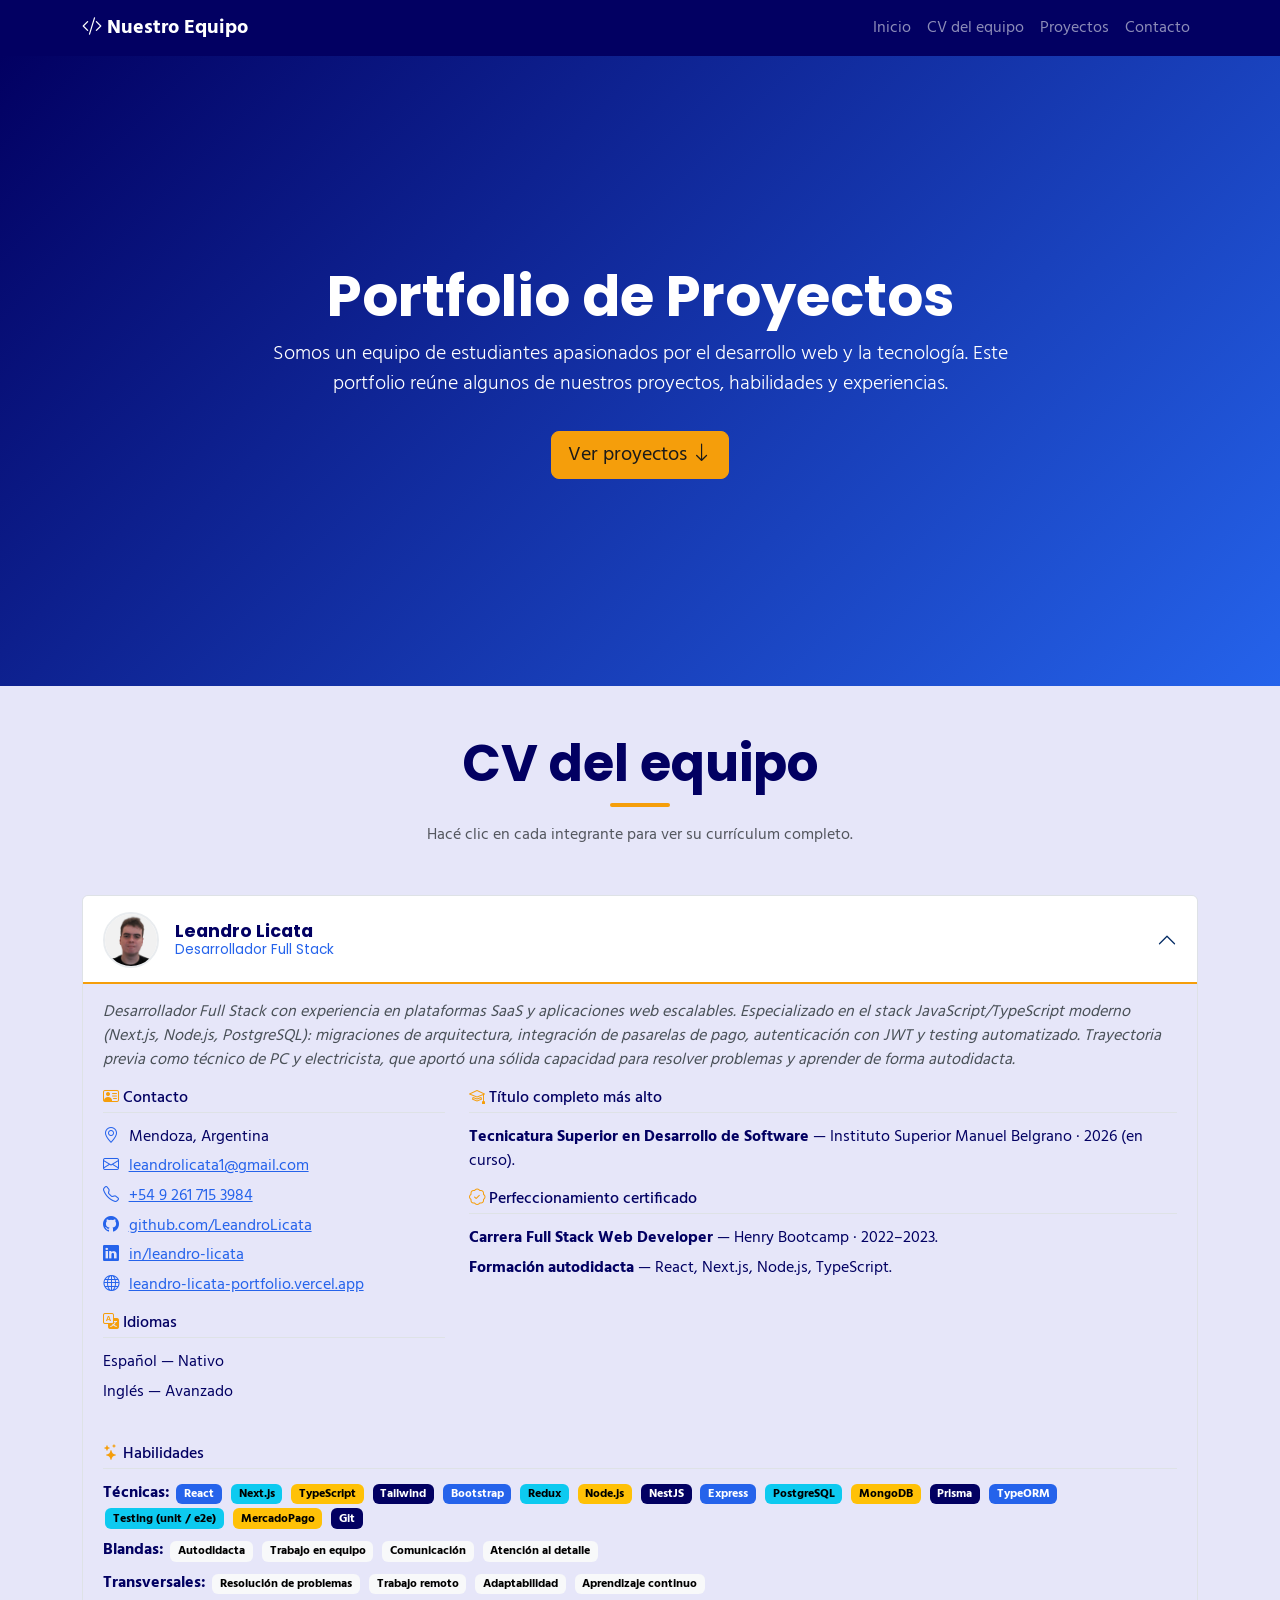
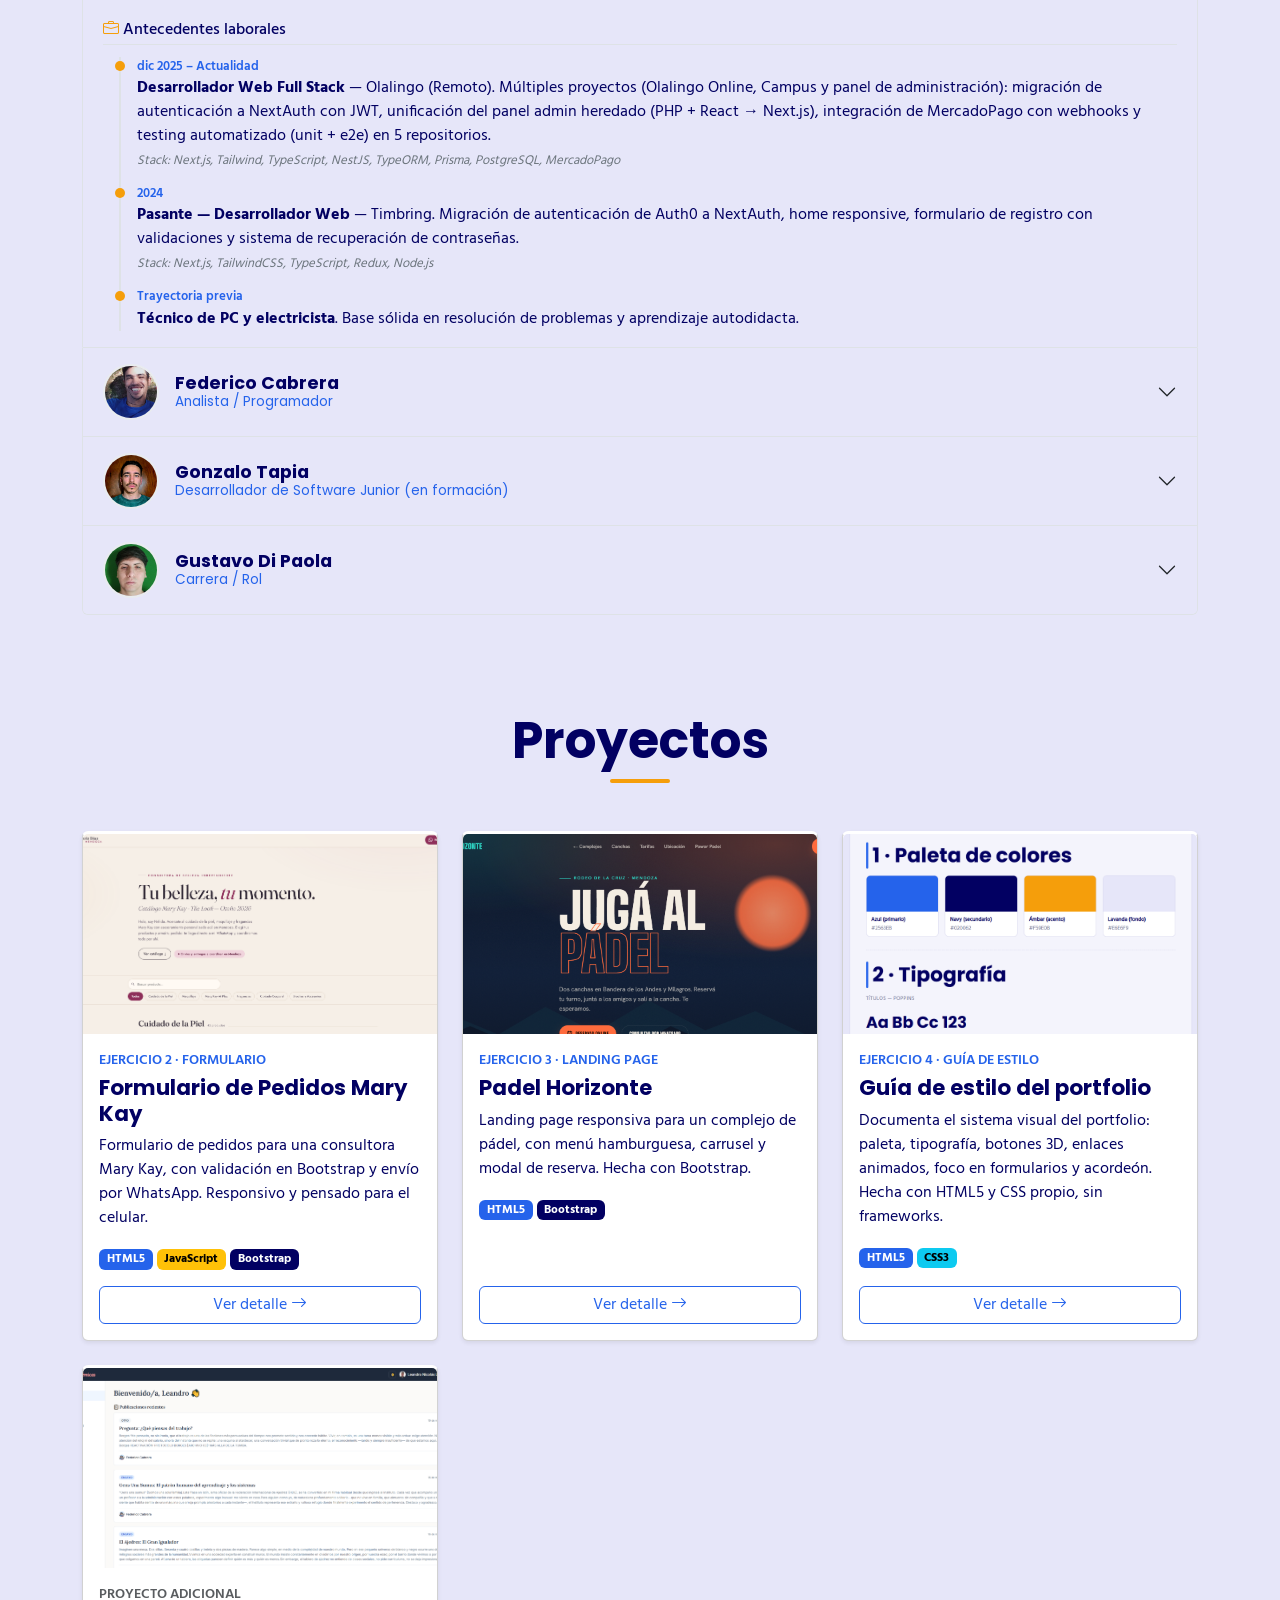
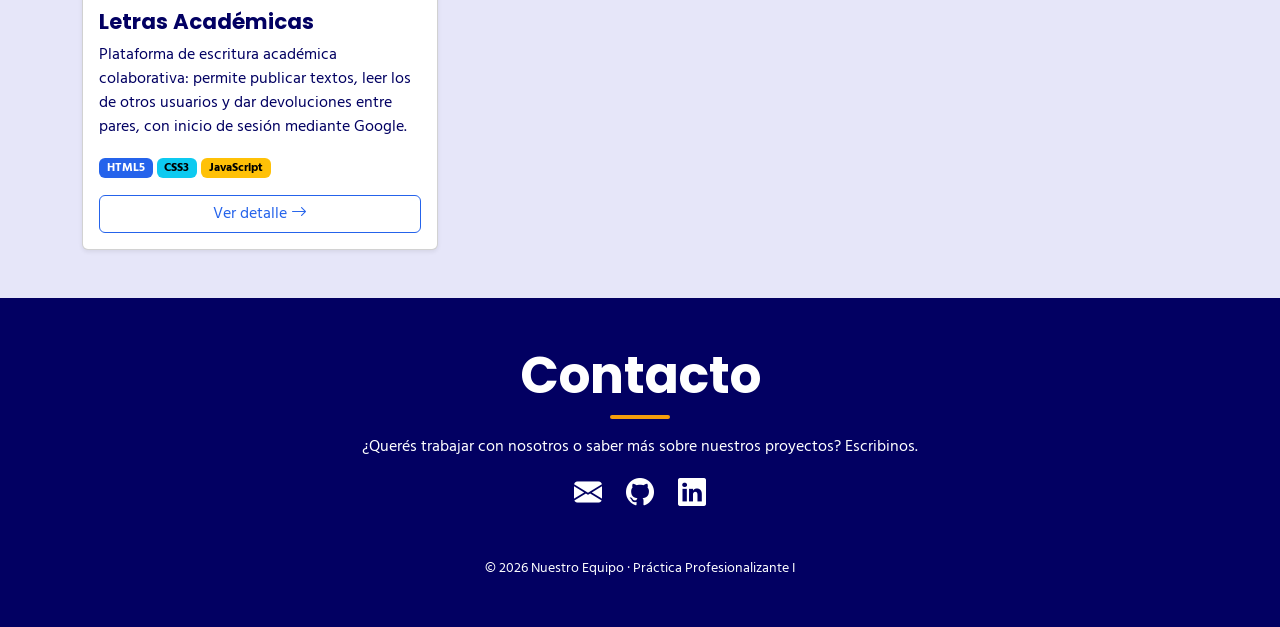
==== index.html @ 7915abea "Cargar CV real de Gonzalo" ====
<!doctype html>
<html lang="es">
  <head>
    <meta charset="UTF-8" />
    <meta name="viewport" content="width=device-width, initial-scale=1.0" />
    <meta
      name="description"
      content="Portfolio grupal de proyectos - Práctica Profesionalizante I"
    />
    <title>Portfolio Grupal | Práctica Profesionalizante I</title>

    <!-- Bootstrap 5 (CSS) por CDN -->
    <link
      href="https://cdn.jsdelivr.net/npm/bootstrap@5.3.3/dist/css/bootstrap.min.css"
      rel="stylesheet"
    />
    <!-- Bootstrap Icons -->
    <link
      href="https://cdn.jsdelivr.net/npm/bootstrap-icons@1.11.3/font/bootstrap-icons.css"
      rel="stylesheet"
    />
    <!-- Tema propio: paleta y tipografías -->
    <link href="css/colores.css" rel="stylesheet" />
    <!-- Estilos propios -->
    <link href="css/styles.css" rel="stylesheet" />
  </head>
  <body>
    <!-- ===== NAVBAR ===== -->
    <nav class="navbar navbar-expand-lg navbar-dark bg-dark fixed-top">
      <div class="container">
        <a class="navbar-brand fw-bold" href="index.html">
          <i class="bi bi-code-slash"></i> Nuestro Equipo
        </a>
        <button
          class="navbar-toggler"
          type="button"
          data-bs-toggle="collapse"
          data-bs-target="#navMenu"
          aria-controls="navMenu"
          aria-expanded="false"
          aria-label="Abrir menú"
        >
          <span class="navbar-toggler-icon"></span>
        </button>
        <div class="collapse navbar-collapse" id="navMenu">
          <ul class="navbar-nav ms-auto">
            <li class="nav-item">
              <a class="nav-link" href="#inicio">Inicio</a>
            </li>
            <li class="nav-item">
              <a class="nav-link" href="#cv">CV del equipo</a>
            </li>
            <li class="nav-item">
              <a class="nav-link" href="#proyectos">Proyectos</a>
            </li>
            <li class="nav-item">
              <a class="nav-link" href="#contacto">Contacto</a>
            </li>
          </ul>
        </div>
      </div>
    </nav>

    <!-- ===== HERO / PRESENTACIÓN ===== -->
    <header
      id="inicio"
      class="hero text-center text-white d-flex align-items-center"
    >
      <div class="container">
        <h1 class="display-4 fw-bold">Portfolio de Proyectos</h1>
        <p class="lead col-lg-8 mx-auto">
          Somos un equipo de estudiantes apasionados por el desarrollo web y la
          tecnología. Este portfolio reúne algunos de nuestros proyectos,
          habilidades y experiencias.
        </p>
        <a href="#proyectos" class="btn btn-accent btn-lg mt-3">
          Ver proyectos <i class="bi bi-arrow-down"></i>
        </a>
      </div>
    </header>

    <!-- ===== CV DEL EQUIPO (carátula del portafolio) ===== -->
    <!--
      Cada integrante tiene su CV en un ítem de acordeón (Bootstrap 5).
      El encabezado muestra foto + nombre + rol (conciso); al desplegar
      aparecen todos los datos pedidos por la consigna:
      identificación, contacto, idiomas, título más alto,
      perfeccionamiento certificado, habilidades (blandas / técnicas /
      transversales) y antecedentes laborales.
    -->
    <section id="cv" class="py-5">
      <div class="container">
        <h2 class="text-center mb-3 section-title">CV del equipo</h2>
        <p class="text-center text-muted mb-5 col-lg-8 mx-auto">
          Hacé clic en cada integrante para ver su currículum completo.
        </p>

        <div class="accordion cv-accordion" id="cvAccordion">
          <!-- ============ CV 1: Leandro Licata ============ -->
          <div class="accordion-item">
            <h3 class="accordion-header" id="cvHeadLeandro">
              <button
                class="accordion-button"
                type="button"
                data-bs-toggle="collapse"
                data-bs-target="#cvBodyLeandro"
                aria-expanded="true"
                aria-controls="cvBodyLeandro"
              >
                <img
                  src="assets/img/leandro.jpeg"
                  class="avatar-sm me-3"
                  alt="Foto de Leandro Licata"
                />
                <span class="cv-head-text">
                  <span class="cv-name">Leandro Licata</span>
                  <span class="cv-role">Desarrollador Full Stack</span>
                </span>
              </button>
            </h3>
            <div
              id="cvBodyLeandro"
              class="accordion-collapse collapse show"
              aria-labelledby="cvHeadLeandro"
              data-bs-parent="#cvAccordion"
            >
              <div class="accordion-body">
                <p class="cv-intro">
                  Desarrollador Full Stack con experiencia en plataformas SaaS y
                  aplicaciones web escalables. Especializado en el stack
                  JavaScript/TypeScript moderno (Next.js, Node.js, PostgreSQL):
                  migraciones de arquitectura, integración de pasarelas de pago,
                  autenticación con JWT y testing automatizado. Trayectoria
                  previa como técnico de PC y electricista, que aportó una sólida
                  capacidad para resolver problemas y aprender de forma
                  autodidacta.
                </p>

                <div class="row g-4">
                  <!-- Contacto + Idiomas -->
                  <div class="col-lg-4">
                    <h6 class="cv-subtitle">
                      <i class="bi bi-person-vcard"></i> Contacto
                    </h6>
                    <ul class="cv-list">
                      <li>
                        <i class="bi bi-geo-alt"></i> Mendoza, Argentina
                      </li>
                      <li>
                        <i class="bi bi-envelope"></i>
                        <a href="mailto:leandrolicata1@gmail.com"
                          >leandrolicata1@gmail.com</a
                        >
                      </li>
                      <li>
                        <i class="bi bi-telephone"></i>
                        <a href="tel:+5492617153984">+54 9 261 715 3984</a>
                      </li>
                      <li>
                        <i class="bi bi-github"></i>
                        <a
                          href="https://github.com/LeandroLicata"
                          target="_blank"
                          rel="noopener"
                          >github.com/LeandroLicata</a
                        >
                      </li>
                      <li>
                        <i class="bi bi-linkedin"></i>
                        <a
                          href="https://www.linkedin.com/in/leandro-licata/"
                          target="_blank"
                          rel="noopener"
                          >in/leandro-licata</a
                        >
                      </li>
                      <li>
                        <i class="bi bi-globe"></i>
                        <a
                          href="https://leandro-licata-portfolio.vercel.app"
                          target="_blank"
                          rel="noopener"
                          >leandro-licata-portfolio.vercel.app</a
                        >
                      </li>
                    </ul>

                    <h6 class="cv-subtitle">
                      <i class="bi bi-translate"></i> Idiomas
                    </h6>
                    <ul class="cv-list">
                      <li>Español — Nativo</li>
                      <li>Inglés — Avanzado</li>
                    </ul>
                  </div>

                  <!-- Formación -->
                  <div class="col-lg-8">
                    <h6 class="cv-subtitle">
                      <i class="bi bi-mortarboard"></i> Título completo más alto
                    </h6>
                    <p class="mb-3">
                      <strong>Tecnicatura Superior en Desarrollo de
                      Software</strong> — Instituto Superior Manuel Belgrano ·
                      2026 (en curso).
                    </p>

                    <h6 class="cv-subtitle">
                      <i class="bi bi-patch-check"></i> Perfeccionamiento
                      certificado
                    </h6>
                    <ul class="cv-list">
                      <li>
                        <strong>Carrera Full Stack Web Developer</strong> —
                        Henry Bootcamp · 2022–2023.
                      </li>
                      <li>
                        <strong>Formación autodidacta</strong> — React, Next.js,
                        Node.js, TypeScript.
                      </li>
                    </ul>
                  </div>
                </div>

                <!-- Habilidades -->
                <h6 class="cv-subtitle mt-4">
                  <i class="bi bi-stars"></i> Habilidades
                </h6>
                <p class="mb-2">
                  <strong>Técnicas:</strong>
                  <span class="badge text-bg-primary">React</span>
                  <span class="badge text-bg-info">Next.js</span>
                  <span class="badge text-bg-warning">TypeScript</span>
                  <span class="badge text-bg-secondary">Tailwind</span>
                  <span class="badge text-bg-primary">Bootstrap</span>
                  <span class="badge text-bg-info">Redux</span>
                  <span class="badge text-bg-warning">Node.js</span>
                  <span class="badge text-bg-secondary">NestJS</span>
                  <span class="badge text-bg-primary">Express</span>
                  <span class="badge text-bg-info">PostgreSQL</span>
                  <span class="badge text-bg-warning">MongoDB</span>
                  <span class="badge text-bg-secondary">Prisma</span>
                  <span class="badge text-bg-primary">TypeORM</span>
                  <span class="badge text-bg-info">Testing (unit / e2e)</span>
                  <span class="badge text-bg-warning">MercadoPago</span>
                  <span class="badge text-bg-secondary">Git</span>
                </p>
                <p class="mb-2">
                  <strong>Blandas:</strong>
                  <span class="badge text-bg-light">Autodidacta</span>
                  <span class="badge text-bg-light">Trabajo en equipo</span>
                  <span class="badge text-bg-light">Comunicación</span>
                  <span class="badge text-bg-light">Atención al detalle</span>
                </p>
                <p class="mb-0">
                  <strong>Transversales:</strong>
                  <span class="badge text-bg-light">Resolución de problemas</span>
                  <span class="badge text-bg-light">Trabajo remoto</span>
                  <span class="badge text-bg-light">Adaptabilidad</span>
                  <span class="badge text-bg-light">Aprendizaje continuo</span>
                </p>

                <!-- Antecedentes laborales -->
                <h6 class="cv-subtitle mt-4">
                  <i class="bi bi-briefcase"></i> Antecedentes laborales
                </h6>
                <ul class="cv-timeline">
                  <li>
                    <span class="cv-when">dic 2025 – Actualidad</span>
                    <strong>Desarrollador Web Full Stack</strong> — Olalingo
                    (Remoto). Múltiples proyectos (Olalingo Online, Campus y
                    panel de administración): migración de autenticación a
                    NextAuth con JWT, unificación del panel admin heredado
                    (PHP + React → Next.js), integración de MercadoPago con
                    webhooks y testing automatizado (unit + e2e) en 5
                    repositorios.
                    <br /><span class="cv-stack"
                      >Stack: Next.js, Tailwind, TypeScript, NestJS, TypeORM,
                      Prisma, PostgreSQL, MercadoPago</span
                    >
                  </li>
                  <li>
                    <span class="cv-when">2024</span>
                    <strong>Pasante — Desarrollador Web</strong> — Timbring.
                    Migración de autenticación de Auth0 a NextAuth, home
                    responsive, formulario de registro con validaciones y
                    sistema de recuperación de contraseñas.
                    <br /><span class="cv-stack"
                      >Stack: Next.js, TailwindCSS, TypeScript, Redux,
                      Node.js</span
                    >
                  </li>
                  <li>
                    <span class="cv-when">Trayectoria previa</span>
                    <strong>Técnico de PC y electricista</strong>. Base sólida
                    en resolución de problemas y aprendizaje autodidacta.
                  </li>
                </ul>
              </div>
            </div>
          </div>

          <!-- ============ CV 2: Federico Cabrera ============ -->
          <div class="accordion-item">
            <h3 class="accordion-header" id="cvHeadFederico">
              <button
                class="accordion-button collapsed"
                type="button"
                data-bs-toggle="collapse"
                data-bs-target="#cvBodyFederico"
                aria-expanded="false"
                aria-controls="cvBodyFederico"
              >
                <img
                  src="assets/img/Federico.jpg"
                  class="avatar-sm me-3"
                  alt="Foto de Federico Cabrera"
                />
                <span class="cv-head-text">
                  <span class="cv-name">Federico Cabrera</span>
                  <span class="cv-role">Analista / Programador</span>
                </span>
              </button>
            </h3>
            <div
              id="cvBodyFederico"
              class="accordion-collapse collapse"
              aria-labelledby="cvHeadFederico"
              data-bs-parent="#cvAccordion"
            >
              <div class="accordion-body">
                <p class="cv-intro">
                  Auxiliar en el Poder Judicial con más de 15 años de
                  experiencia, en transición activa hacia el sector tecnológico.
                  Desarrollo proyectos web con HTML, CSS, Bootstrap y
                  JavaScript, e integro herramientas de IA para automatizar
                  flujos de trabajo.
                </p>

                <div class="row g-4">
                  <div class="col-lg-4">
                    <h6 class="cv-subtitle">
                      <i class="bi bi-person-vcard"></i> Contacto
                    </h6>
                    <ul class="cv-list">
                      <li>
                        <i class="bi bi-envelope"></i>
                        <a href="mailto:federicocabrera1978@gmail.com"
                          >federicocabrera1978@gmail.com</a
                        >
                      </li>
                      <li>
                        <i class="bi bi-github"></i>
                        <a
                          href="https://github.com/federicocabrera1978-svg"
                          target="_blank"
                          rel="noopener"
                          >github.com/federicocabrera1978-svg</a
                        >
                      </li>
                      <li>
                        <i class="bi bi-linkedin"></i>
                        <a
                          href="https://www.linkedin.com/in/federico-cabrera-8110512b6/"
                          target="_blank"
                          rel="noopener"
                          >in/federico-cabrera</a
                        >
                      </li>
                      <li><i class="bi bi-geo-alt"></i> (Ciudad, país)</li>
                    </ul>

                    <h6 class="cv-subtitle">
                      <i class="bi bi-translate"></i> Idiomas
                    </h6>
                    <ul class="cv-list">
                      <li>Español — Nativo</li>
                      <li>(Otro idioma — nivel)</li>
                    </ul>
                  </div>

                  <div class="col-lg-8">
                    <h6 class="cv-subtitle">
                      <i class="bi bi-mortarboard"></i> Título completo más alto
                    </h6>
                    <p class="mb-3">
                      Estudiante de la Tecnicatura Superior en Desarrollo de
                      Software — Instituto Superior Manuel Belgrano (en curso).
                      <!-- Completar con título previo si corresponde -->
                    </p>

                    <h6 class="cv-subtitle">
                      <i class="bi bi-patch-check"></i> Perfeccionamiento
                      certificado
                    </h6>
                    <ul class="cv-list">
                      <li>(Curso / certificación — institución, año)</li>
                    </ul>
                  </div>
                </div>

                <h6 class="cv-subtitle mt-4">
                  <i class="bi bi-stars"></i> Habilidades
                </h6>
                <p class="mb-2">
                  <strong>Técnicas:</strong>
                  <span class="badge text-bg-primary">HTML5</span>
                  <span class="badge text-bg-info">CSS3</span>
                  <span class="badge text-bg-warning">JavaScript</span>
                  <span class="badge text-bg-secondary">Bootstrap</span>
                  <span class="badge text-bg-primary">Herramientas de IA</span>
                </p>
                <p class="mb-2">
                  <strong>Blandas:</strong>
                  <span class="badge text-bg-light">Trabajo en equipo</span>
                  <span class="badge text-bg-light">Responsabilidad</span>
                  <span class="badge text-bg-light">Comunicación</span>
                </p>
                <p class="mb-0">
                  <strong>Transversales:</strong>
                  <span class="badge text-bg-light">Organización</span>
                  <span class="badge text-bg-light">Automatización de procesos</span>
                </p>

                <h6 class="cv-subtitle mt-4">
                  <i class="bi bi-briefcase"></i> Antecedentes laborales
                </h6>
                <ul class="cv-timeline">
                  <li>
                    <span class="cv-when">(Año) – Actualidad</span>
                    <strong>Auxiliar</strong> — Poder Judicial. Más de 15 años de
                    experiencia.
                  </li>
                </ul>
              </div>
            </div>
          </div>

          <!-- ============ CV 3: Gonzalo Tapia ============ -->
          <div class="accordion-item">
            <h3 class="accordion-header" id="cvHeadGonzalo">
              <button
                class="accordion-button collapsed"
                type="button"
                data-bs-toggle="collapse"
                data-bs-target="#cvBodyGonzalo"
                aria-expanded="false"
                aria-controls="cvBodyGonzalo"
              >
                <img
                  src="assets/img/gonzalo.jpeg"
                  class="avatar-sm me-3"
                  alt="Foto de Gonzalo Tapia"
                />
                <span class="cv-head-text">
                  <span class="cv-name">Gonzalo Tapia</span>
                  <span class="cv-role">Desarrollador de Software Junior (en formación)</span>
                </span>
              </button>
            </h3>
            <div
              id="cvBodyGonzalo"
              class="accordion-collapse collapse"
              aria-labelledby="cvHeadGonzalo"
              data-bs-parent="#cvAccordion"
            >
              <div class="accordion-body">
                <p class="cv-intro">
                  Desarrollador de software junior en formación (Tecnicatura
                  Superior en Desarrollo de Software). Aporto pensamiento lógico,
                  aprendizaje rápido y experiencia previa en atención al cliente y
                  trabajo en equipo.
                </p>

                <div class="row g-4">
                  <div class="col-lg-4">
                    <h6 class="cv-subtitle">
                      <i class="bi bi-person-vcard"></i> Contacto
                    </h6>
                    <ul class="cv-list">
                      <li>
                        <i class="bi bi-geo-alt"></i> Callao 826, Godoy Cruz,
                        Mendoza
                      </li>
                      <li>
                        <i class="bi bi-envelope"></i>
                        <a href="mailto:gonztapia98@gmail.com"
                          >gonztapia98@gmail.com</a
                        >
                      </li>
                      <li>
                        <i class="bi bi-telephone"></i>
                        <a href="tel:+542616921875">+54 2616921875</a>
                      </li>
                      <li>
                        <i class="bi bi-github"></i>
                        <a
                          href="https://github.com/GonzaTapia98"
                          target="_blank"
                          rel="noopener"
                          >github.com/GonzaTapia98</a
                        >
                      </li>
                      <li>
                        <i class="bi bi-linkedin"></i>
                        <a
                          href="https://www.linkedin.com/in/gonzalo-nicol%C3%A1s-tapia-385ab4317/"
                          target="_blank"
                          rel="noopener"
                          >in/gonzalo-tapia</a
                        >
                      </li>
                    </ul>

                    <h6 class="cv-subtitle">
                      <i class="bi bi-translate"></i> Idiomas
                    </h6>
                    <ul class="cv-list">
                      <li>Español — Nativo</li>
                      <li>Inglés — Avanzado</li>
                    </ul>
                  </div>

                  <div class="col-lg-8">
                    <h6 class="cv-subtitle">
                      <i class="bi bi-mortarboard"></i> Título completo más alto
                    </h6>
                    <p class="mb-3">
                      <strong>Tecnicatura Superior en Desarrollo de
                      Software</strong> — Instituto Superior Manuel Belgrano ·
                      2025 (en curso).<br />
                      Título previo: Bachiller en Economía y Administración —
                      Escuela San Luis Gonzaga (2016).
                    </p>

                    <h6 class="cv-subtitle">
                      <i class="bi bi-patch-check"></i> Perfeccionamiento
                      certificado
                    </h6>
                    <ul class="cv-list">
                      <li>
                        <strong>Inglés Avanzado</strong> — Instituto de Lenguas
                        Extranjeras, Mendoza · 2014–2018.
                      </li>
                    </ul>
                  </div>
                </div>

                <h6 class="cv-subtitle mt-4">
                  <i class="bi bi-stars"></i> Habilidades
                </h6>
                <p class="mb-2">
                  <strong>Técnicas:</strong>
                  <span class="badge text-bg-primary">Python</span>
                  <span class="badge text-bg-info">PHP</span>
                  <span class="badge text-bg-warning">Laravel</span>
                  <span class="badge text-bg-secondary">HTML</span>
                  <span class="badge text-bg-primary">CSS</span>
                  <span class="badge text-bg-info">Git</span>
                  <span class="badge text-bg-warning">GitHub</span>
                  <span class="badge text-bg-secondary">Linux</span>
                  <span class="badge text-bg-primary">VS Code</span>
                </p>
                <p class="mb-2">
                  <strong>Blandas:</strong>
                  <span class="badge text-bg-light">Trabajo en equipo</span>
                  <span class="badge text-bg-light">Comunicación</span>
                  <span class="badge text-bg-light">Escucha activa</span>
                  <span class="badge text-bg-light">Proactividad</span>
                </p>
                <p class="mb-0">
                  <strong>Transversales:</strong>
                  <span class="badge text-bg-light">Pensamiento lógico</span>
                  <span class="badge text-bg-light">Resolución de problemas</span>
                  <span class="badge text-bg-light">Aprendizaje rápido</span>
                  <span class="badge text-bg-light">Organización</span>
                </p>

                <h6 class="cv-subtitle mt-4">
                  <i class="bi bi-briefcase"></i> Antecedentes laborales
                </h6>
                <ul class="cv-timeline">
                  <li>
                    <span class="cv-when">2019 – Actualidad</span>
                    <strong>Operaciones y atención al cliente</strong> — R.T
                    Viajes, Mendoza. Gestión de incidencias operativas en tiempo
                    real, coordinación de operaciones y tiempos, y atención al
                    cliente.
                  </li>
                  <li>
                    <span class="cv-when">2017 – 2019</span>
                    <strong>Atención al cliente y administración</strong> —
                    Mendoza. Trabajo en equipo para cumplir objetivos operativos,
                    resolución de conflictos y tareas administrativas.
                  </li>
                </ul>
              </div>
            </div>
          </div>

          <!-- ============ CV 4: Gustavo Di Paola ============ -->
          <div class="accordion-item">
            <h3 class="accordion-header" id="cvHeadGustavo">
              <button
                class="accordion-button collapsed"
                type="button"
                data-bs-toggle="collapse"
                data-bs-target="#cvBodyGustavo"
                aria-expanded="false"
                aria-controls="cvBodyGustavo"
              >
                <img
                  src="assets/img/gustavo.jpeg"
                  class="avatar-sm me-3"
                  alt="Foto de Gustavo Di Paola"
                />
                <span class="cv-head-text">
                  <span class="cv-name">Gustavo Di Paola</span>
                  <span class="cv-role">Carrera / Rol</span>
                </span>
              </button>
            </h3>
            <div
              id="cvBodyGustavo"
              class="accordion-collapse collapse"
              aria-labelledby="cvHeadGustavo"
              data-bs-parent="#cvAccordion"
            >
              <div class="accordion-body">
                <p class="cv-intro">
                  Breve presentación del integrante: intereses, habilidades y lo
                  que aporta al equipo.
                </p>

                <div class="row g-4">
                  <div class="col-lg-4">
                    <h6 class="cv-subtitle">
                      <i class="bi bi-person-vcard"></i> Contacto
                    </h6>
                    <ul class="cv-list">
                      <li>
                        <i class="bi bi-envelope"></i>
                        <a href="mailto:gustavodipaola75@gmail.com"
                          >gustavodipaola75@gmail.com</a
                        >
                      </li>
                      <li>
                        <i class="bi bi-github"></i>
                        <a
                          href="https://github.com/gustavodipaola75-star"
                          target="_blank"
                          rel="noopener"
                          >github.com/gustavodipaola75-star</a
                        >
                      </li>
                      <li>
                        <i class="bi bi-linkedin"></i>
                        <a
                          href="https://www.linkedin.com/in/guss-di-paola-8b0888299/"
                          target="_blank"
                          rel="noopener"
                          >in/guss-di-paola</a
                        >
                      </li>
                      <li><i class="bi bi-geo-alt"></i> (Ciudad, país)</li>
                    </ul>

                    <h6 class="cv-subtitle">
                      <i class="bi bi-translate"></i> Idiomas
                    </h6>
                    <ul class="cv-list">
                      <li>Español — Nativo</li>
                      <li>(Otro idioma — nivel)</li>
                    </ul>
                  </div>

                  <div class="col-lg-8">
                    <h6 class="cv-subtitle">
                      <i class="bi bi-mortarboard"></i> Título completo más alto
                    </h6>
                    <p class="mb-3">
                      Estudiante de la Tecnicatura Superior en Desarrollo de
                      Software — Instituto Superior Manuel Belgrano (en curso).
                    </p>

                    <h6 class="cv-subtitle">
                      <i class="bi bi-patch-check"></i> Perfeccionamiento
                      certificado
                    </h6>
                    <ul class="cv-list">
                      <li>(Curso / certificación — institución, año)</li>
                    </ul>
                  </div>
                </div>

                <h6 class="cv-subtitle mt-4">
                  <i class="bi bi-stars"></i> Habilidades
                </h6>
                <p class="mb-2">
                  <strong>Técnicas:</strong>
                  <span class="badge text-bg-primary">HTML5</span>
                  <span class="badge text-bg-info">CSS3</span>
                  <span class="badge text-bg-warning">JavaScript</span>
                </p>
                <p class="mb-2">
                  <strong>Blandas:</strong>
                  <span class="badge text-bg-light">(Habilidad)</span>
                  <span class="badge text-bg-light">(Habilidad)</span>
                </p>
                <p class="mb-0">
                  <strong>Transversales:</strong>
                  <span class="badge text-bg-light">(Habilidad)</span>
                </p>

                <h6 class="cv-subtitle mt-4">
                  <i class="bi bi-briefcase"></i> Antecedentes laborales
                </h6>
                <ul class="cv-timeline">
                  <li>
                    <span class="cv-when">(Año) – (Año)</span>
                    <strong>(Puesto)</strong> — (Empresa). Descripción breve.
                  </li>
                </ul>
              </div>
            </div>
          </div>
        </div>
      </div>
    </section>

    <!-- ===== PROYECTOS ===== -->
    <section id="proyectos" class="py-5">
      <div class="container">
        <h2 class="text-center mb-5 section-title">Proyectos</h2>
        <div class="row g-4">
          <!-- ===== Ejercicios del TP (van primero y juntos) ===== -->

          <!-- Punto 2 del TP: formulario con validación y envío -->
          <div class="col-md-6 col-lg-4">
            <div class="card h-100 shadow-sm">
              <img
                src="assets/img/marykay.png"
                class="card-img-top"
                alt="Captura del formulario Mary Kay"
              />
              <div class="card-body d-flex flex-column">
                <span class="text-uppercase small fw-semibold text-primary mb-1"
                  >Ejercicio 2 · Formulario</span
                >
                <h5 class="card-title">Formulario de Pedidos Mary Kay</h5>
                <p class="card-text">
                  Formulario de pedidos para una consultora Mary Kay, con
                  validación en Bootstrap y envío por WhatsApp. Responsivo y
                  pensado para el celular.
                </p>
                <div class="mb-3">
                  <span class="badge text-bg-primary">HTML5</span>
                  <span class="badge text-bg-warning">JavaScript</span>
                  <span class="badge text-bg-secondary">Bootstrap</span>
                </div>
                <a
                  href="proyectos/proyecto2.html"
                  class="btn btn-outline-primary mt-auto"
                >
                  Ver detalle <i class="bi bi-arrow-right"></i>
                </a>
              </div>
            </div>
          </div>

          <!-- Punto 3 del TP: landing page (hamburguesa + carrusel + modal) -->
          <div class="col-md-6 col-lg-4">
            <div class="card h-100 shadow-sm">
              <img
                src="assets/img/horizonte.png"
                class="card-img-top"
                alt="Captura de Padel Horizonte"
              />
              <div class="card-body d-flex flex-column">
                <span class="text-uppercase small fw-semibold text-primary mb-1"
                  >Ejercicio 3 · Landing page</span
                >
                <h5 class="card-title">Padel Horizonte</h5>
                <p class="card-text">
                  Landing page responsiva para un complejo de pádel, con menú
                  hamburguesa, carrusel y modal de reserva. Hecha con Bootstrap.
                </p>
                <div class="mb-3">
                  <span class="badge text-bg-primary">HTML5</span>
                  <span class="badge text-bg-secondary">Bootstrap</span>
                </div>
                <a
                  href="proyectos/proyecto3.html"
                  class="btn btn-outline-primary mt-auto"
                >
                  Ver detalle <i class="bi bi-arrow-right"></i>
                </a>
              </div>
            </div>
          </div>

          <!-- Punto 4 del TP: guía de estilo (HTML5 + CSS propio) -->
          <div class="col-md-6 col-lg-4">
            <div class="card h-100 shadow-sm">
              <img
                src="assets/img/guia-estilo.png"
                class="card-img-top"
                alt="Captura de la guía de estilo del portfolio"
              />
              <div class="card-body d-flex flex-column">
                <span class="text-uppercase small fw-semibold text-primary mb-1"
                  >Ejercicio 4 · Guía de estilo</span
                >
                <h5 class="card-title">Guía de estilo del portfolio</h5>
                <p class="card-text">
                  Documenta el sistema visual del portfolio: paleta, tipografía,
                  botones 3D, enlaces animados, foco en formularios y acordeón.
                  Hecha con HTML5 y CSS propio, sin frameworks.
                </p>
                <div class="mb-3">
                  <span class="badge text-bg-primary">HTML5</span>
                  <span class="badge text-bg-info">CSS3</span>
                </div>
                <a
                  href="proyectos/proyecto4.html"
                  class="btn btn-outline-primary mt-auto"
                >
                  Ver detalle <i class="bi bi-arrow-right"></i>
                </a>
              </div>
            </div>
          </div>

          <!-- ===== Proyecto adicional (fuera del TP) ===== -->
          <div class="col-md-6 col-lg-4">
            <div class="card h-100 shadow-sm">
              <img
                src="assets/img/letras-academicas.png"
                class="card-img-top"
                alt="Captura de Letras Académicas"
              />
              <div class="card-body d-flex flex-column">
                <span class="text-uppercase small fw-semibold text-muted mb-1"
                  >Proyecto adicional</span
                >
                <h5 class="card-title">Letras Académicas</h5>
                <p class="card-text">
                  Plataforma de escritura académica colaborativa: permite
                  publicar textos, leer los de otros usuarios y dar devoluciones
                  entre pares, con inicio de sesión mediante Google.
                </p>
                <div class="mb-3">
                  <span class="badge text-bg-primary">HTML5</span>
                  <span class="badge text-bg-info">CSS3</span>
                  <span class="badge text-bg-warning">JavaScript</span>
                </div>
                <a
                  href="proyectos/proyecto1.html"
                  class="btn btn-outline-primary mt-auto"
                >
                  Ver detalle <i class="bi bi-arrow-right"></i>
                </a>
              </div>
            </div>
          </div>
        </div>
      </div>
    </section>

    <!-- ===== CONTACTO / FOOTER ===== -->
    <footer id="contacto" class="bg-dark text-white py-5">
      <div class="container text-center">
        <h2 class="mb-3 section-title">Contacto</h2>
        <p class="col-lg-6 mx-auto">
          ¿Querés trabajar con nosotros o saber más sobre nuestros proyectos?
          Escribinos.
        </p>
        <div class="d-flex justify-content-center gap-4 fs-3 mb-4">
          <a
            href="mailto:equipo@ejemplo.com"
            class="text-white"
            aria-label="Email"
            ><i class="bi bi-envelope-fill"></i
          ></a>
          <a href="#" class="text-white" aria-label="GitHub"
            ><i class="bi bi-github"></i
          ></a>
          <a href="#" class="text-white" aria-label="LinkedIn"
            ><i class="bi bi-linkedin"></i
          ></a>
        </div>
        <hr class="border-secondary" />
        <p class="small mb-0">
          &copy; 2026 Nuestro Equipo · Práctica Profesionalizante I
        </p>
      </div>
    </footer>

    <!-- Bootstrap 5 (JS bundle: navbar colapsable, dropdowns, etc.) -->
    <script src="https://cdn.jsdelivr.net/npm/bootstrap@5.3.3/dist/js/bootstrap.bundle.min.js"></script>
  </body>
</html>
---- css/colores.css ----
@import url("https://fonts.googleapis.com/css2?family=Hind:wght@400&family=Poppins:wght@700&display=swap");

:root {
  --text: #020062;
  --background: #e6e6f9;
  --primary: #2563eb;
  --secondary: #020062;
  --accent: #f59e0b; /* o #06B6D4 */
  /* --- Traducción de tu paleta al "idioma" de Bootstrap --- */
  --bs-primary: var(--primary);
  --bs-primary-rgb: 37, 99, 235; /* #2563EB en RGB */
  --bs-secondary: var(--secondary);
  --bs-secondary-rgb: 2, 0, 98; /* #020062 en RGB */

  --bs-body-color: var(--text); /* color del texto */
  --bs-link-color: var(--primary); /* color de los links */
  --bs-link-color-rgb: 37, 99, 235;
  --bs-dark-rgb: 2, 0, 98; /* tu navy (#020062) para navbar/footer */
  --bs-body-bg: var(--background); /* fondo lavanda en toda la página */
}

body {
  font-family: "Hind", sans-serif;
  font-weight: 400;
}

h1,
h2,
h3,
h4,
h5 {
  font-family: "Poppins", sans-serif;
  font-weight: 700;
}

html {
  font-size: 100%;
}

h1 {
  font-size: clamp(2rem, 5vw, 4.21rem);
}
h2 {
  font-size: clamp(1.5rem, 4vw, 3.158rem);
}
h3 {
  font-size: 2.369rem;
}
h4 {
  font-size: 1.777rem;
}
h5 {
  font-size: 1.333rem;
}
small {
  font-size: 0.75rem;
}

/* Los botones primary usan su propia variable interna, la pisamos acá */
.btn-primary {
  --bs-btn-bg: var(--primary);
  --bs-btn-border-color: var(--primary);
  --bs-btn-hover-bg: #1e4fc4;
  --bs-btn-hover-border-color: #1e4fc4;
  --bs-btn-active-bg: #1e4fc4;
}

/* Botones "outline" primary (ej.: "Ver detalle") */
.btn-outline-primary {
  --bs-btn-color: var(--primary);
  --bs-btn-border-color: var(--primary);
  --bs-btn-hover-bg: var(--primary);
  --bs-btn-hover-border-color: var(--primary);
  --bs-btn-active-bg: var(--primary);
  --bs-btn-active-border-color: var(--primary);
}

/* Botón con el color de acento (para llamados a la acción) */
.btn-accent {
  --bs-btn-color: #1a1a1a; /* texto oscuro: se lee mejor sobre ámbar */
  --bs-btn-bg: var(--accent);
  --bs-btn-border-color: var(--accent);
  --bs-btn-hover-color: #1a1a1a;
  --bs-btn-hover-bg: #d97706; /* ámbar un poco más oscuro al pasar el mouse */
  --bs-btn-hover-border-color: #d97706;
  --bs-btn-active-bg: #d97706;
}

/* Links del navbar: hover en color de acento */
.navbar {
  --bs-navbar-hover-color: var(--accent);
}
---- css/styles.css ----
/* ===== Estilos propios (sobre Bootstrap) ===== */

/* Compensar la navbar fija al saltar a las secciones con # */
html {
  scroll-behavior: smooth;
  scroll-padding-top: 70px;
}

body {
  padding-top: 56px; /* alto de la navbar fija */
}

/* ===== Hero ===== */
.hero {
  min-height: 70vh;
  background: linear-gradient(135deg, var(--secondary) 0%, var(--primary) 100%);
  padding: 4rem 0;
}

/* ===== Avatares del equipo ===== */
.avatar {
  width: 120px;
  height: 120px;
  border-radius: 50%;
  object-fit: cover;
  border: 3px solid #e9ecef;
}

/* ===== CV del equipo (acordeón) ===== */

/* Foto chica en el encabezado de cada CV */
.avatar-sm {
  width: 56px;
  height: 56px;
  border-radius: 50%;
  object-fit: cover;
  border: 2px solid #e9ecef;
  flex-shrink: 0; /* que no se achique si el nombre es largo */
}

/* Nombre + rol apilados en el encabezado del acordeón */
.cv-head-text {
  display: flex;
  flex-direction: column;
  line-height: 1.2;
}
.cv-name {
  font-family: "Poppins", sans-serif;
  font-weight: 700;
  font-size: 1.1rem;
}
.cv-role {
  font-size: 0.85rem;
  color: var(--primary);
}

/* Botón del acordeón: usar la paleta propia cuando está abierto */
.cv-accordion .accordion-button:not(.collapsed) {
  color: var(--secondary);
  background-color: #fff;
  box-shadow: inset 0 -2px 0 var(--accent); /* subrayado de acento */
}
.cv-accordion .accordion-button:focus {
  border-color: var(--primary);
  box-shadow: 0 0 0 0.2rem rgba(37, 99, 235, 0.25);
}

/* Frase de presentación de cada CV */
.cv-intro {
  font-style: italic;
  color: #495057;
}

/* Subtítulos de cada bloque del CV (Contacto, Idiomas, etc.) */
.cv-subtitle {
  color: var(--secondary);
  border-bottom: 1px solid #dee2e6;
  padding-bottom: 0.25rem;
  margin-bottom: 0.75rem;
}
.cv-subtitle i {
  color: var(--accent);
}

/* Listas de datos (contacto, idiomas, certificaciones) sin viñetas */
.cv-list {
  list-style: none;
  padding-left: 0;
  margin-bottom: 1rem;
}
.cv-list li {
  margin-bottom: 0.35rem;
}
.cv-list i {
  color: var(--primary);
  margin-right: 0.35rem;
}

/* Línea de tiempo simple para antecedentes laborales */
.cv-timeline {
  list-style: none;
  padding-left: 1rem;
  margin-bottom: 0;
}
.cv-timeline li {
  position: relative;
  padding-left: 1rem;
  padding-bottom: 0.75rem;
  border-left: 2px solid #dee2e6;
}
.cv-timeline li::before {
  content: "";
  position: absolute;
  left: -6px;
  top: 4px;
  width: 10px;
  height: 10px;
  border-radius: 50%;
  background-color: var(--accent);
}
.cv-timeline li:last-child {
  padding-bottom: 0;
}
.cv-when {
  display: block;
  font-size: 0.8rem;
  color: var(--primary);
  font-weight: 600;
}

/* "Stack: ..." al pie de cada experiencia */
.cv-stack {
  font-size: 0.8rem;
  font-style: italic;
  color: #6c757d;
}

/* Que las badges no se peguen entre sí */
#cv .badge {
  margin: 0.1rem 0.15rem;
}

/* ===== Cards de proyectos ===== */
.card-img-top {
  height: 200px;
  object-fit: cover;
}

.card {
  --bs-card-bg: #fff;
  border-top: 3px solid transparent;
  transition:
    transform 0.2s ease,
    box-shadow 0.2s ease,
    border-color 0.2s ease;
}

.card:hover {
  transform: translateY(-4px);
  border-top-color: var(--accent);
}

/* Título de sección con subrayado de acento */
.section-title {
  position: relative; /* el subrayado se posiciona respecto a este título */
  padding-bottom: 0.75rem; /* espacio para que el subrayado no toque el texto */
}

.section-title::after {
  content: ""; /* obligatorio para que el pseudo-elemento exista */
  position: absolute;
  left: 50%;
  transform: translateX(-50%); /* lo centra horizontalmente */
  bottom: 0;
  width: 60px;
  height: 4px;
  border-radius: 2px;
  background-color: var(--accent);
}
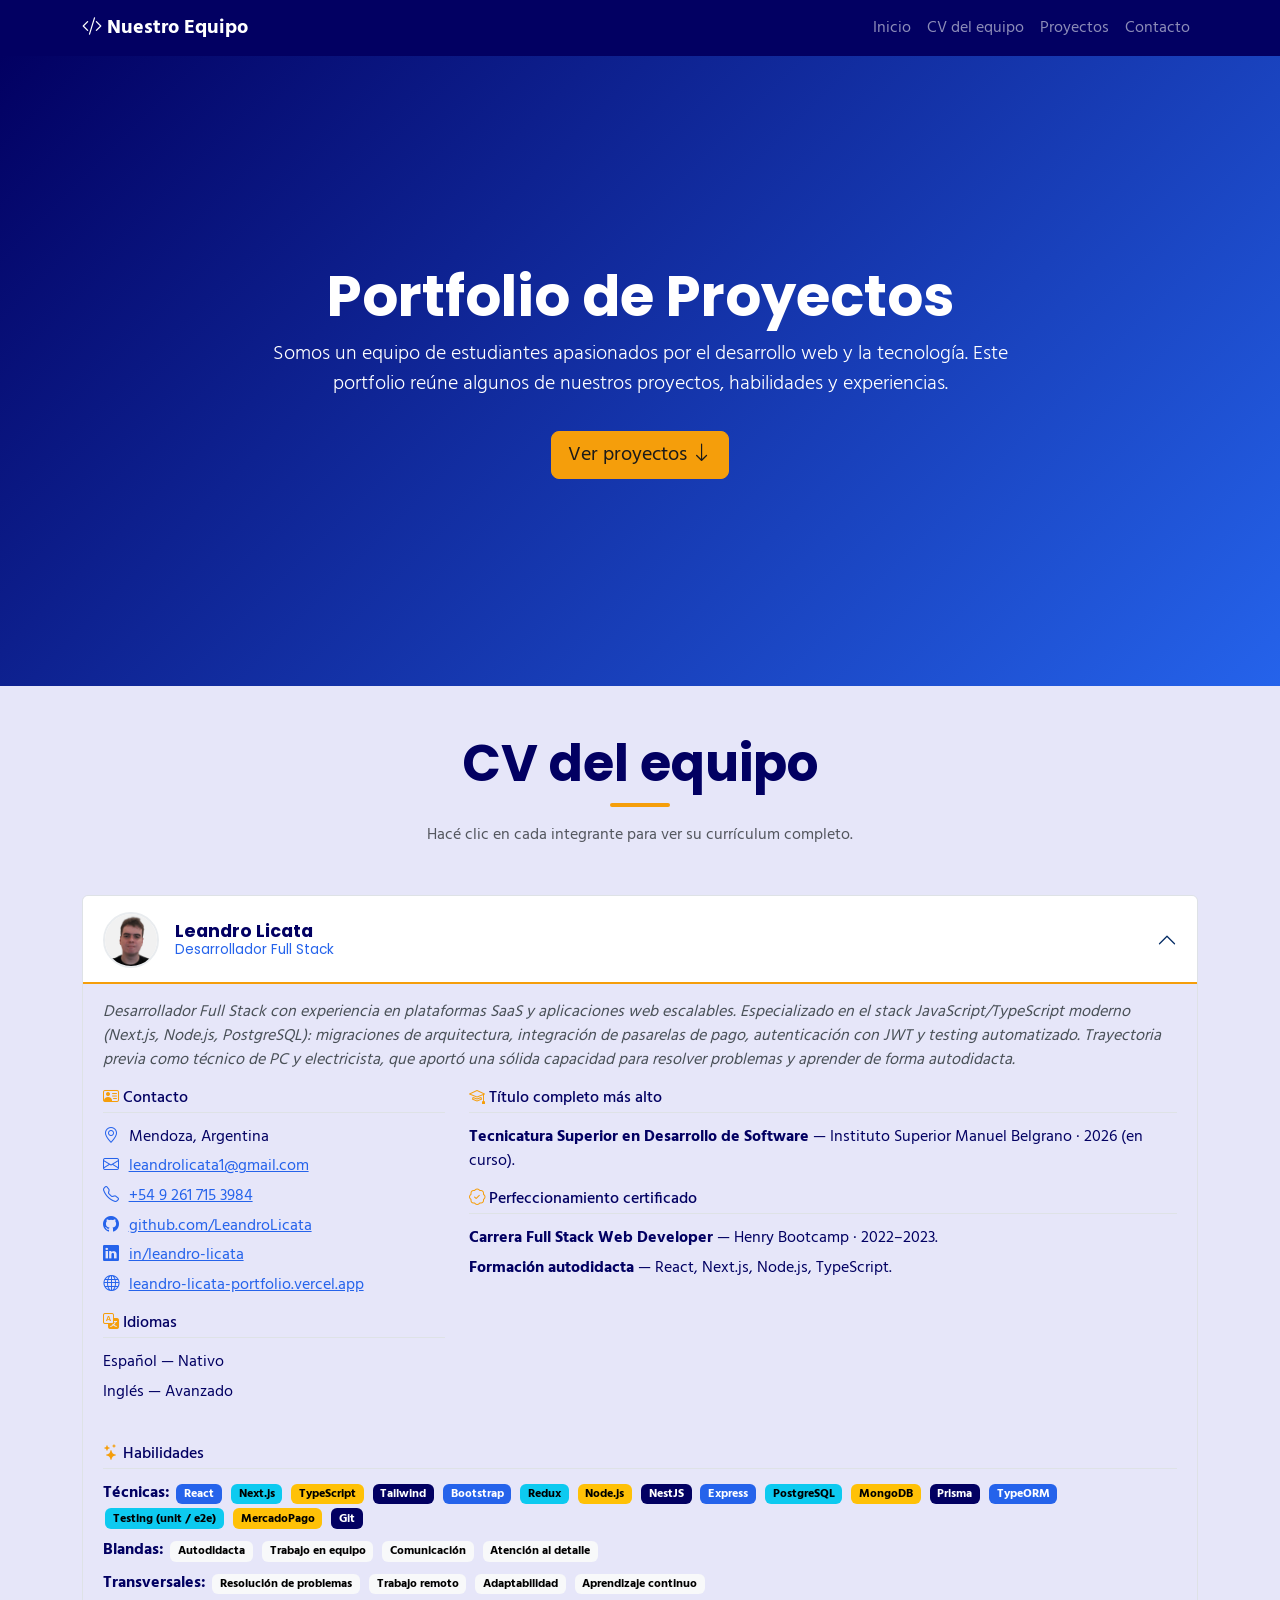
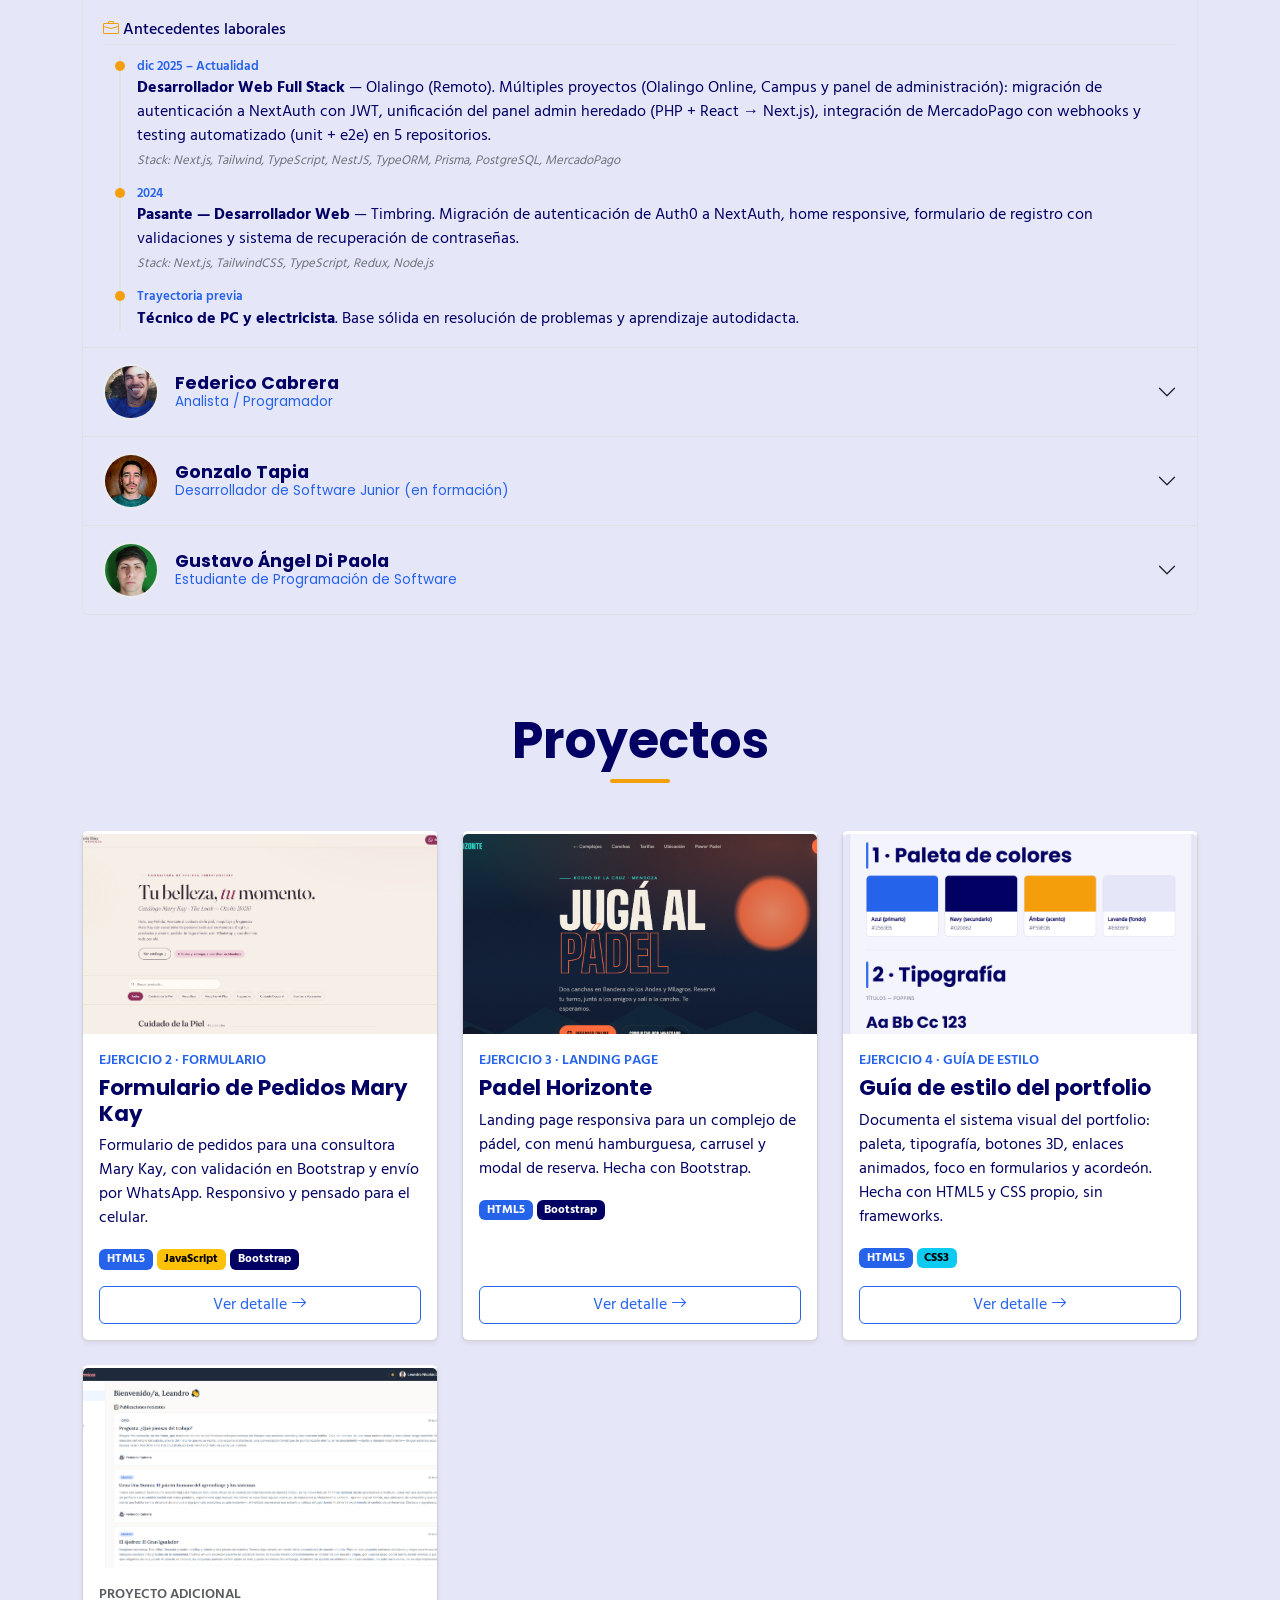
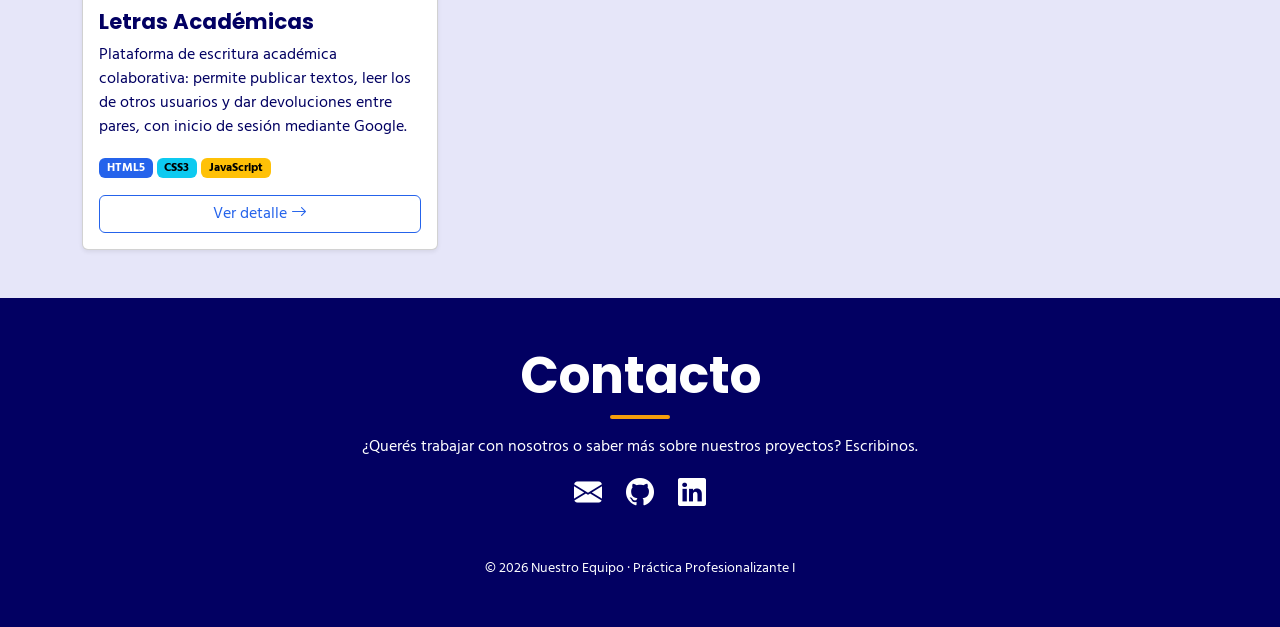
==== commit 1d98b543: "Cargar CV real de Gustavo" ====
--- a/index.html
+++ b/index.html
@@ -615,8 +615,8 @@
                   alt="Foto de Gustavo Di Paola"
                 />
                 <span class="cv-head-text">
-                  <span class="cv-name">Gustavo Di Paola</span>
-                  <span class="cv-role">Carrera / Rol</span>
+                  <span class="cv-name">Gustavo Ángel Di Paola</span>
+                  <span class="cv-role">Estudiante de Programación de Software</span>
                 </span>
               </button>
             </h3>
@@ -628,8 +628,10 @@
             >
               <div class="accordion-body">
                 <p class="cv-intro">
-                  Breve presentación del integrante: intereses, habilidades y lo
-                  que aporta al equipo.
+                  Persona responsable, comprometida y con gran predisposición
+                  para el trabajo en equipo y el aprendizaje continuo. Trabajo de
+                  forma organizada, eficiente y prolija, con buena adaptación a
+                  distintos entornos y una actitud positiva y colaborativa.
                 </p>
 
                 <div class="row g-4">
@@ -638,11 +640,18 @@
                       <i class="bi bi-person-vcard"></i> Contacto
                     </h6>
                     <ul class="cv-list">
+                      <li>
+                        <i class="bi bi-geo-alt"></i> Mendoza, Argentina
+                      </li>
                       <li>
                         <i class="bi bi-envelope"></i>
                         <a href="mailto:gustavodipaola75@gmail.com"
                           >gustavodipaola75@gmail.com</a
                         >
+                      </li>
+                      <li>
+                        <i class="bi bi-telephone"></i>
+                        <a href="tel:+542613839997">+54 261 383 9997</a>
                       </li>
                       <li>
                         <i class="bi bi-github"></i>
@@ -662,7 +671,6 @@
                           >in/guss-di-paola</a
                         >
                       </li>
-                      <li><i class="bi bi-geo-alt"></i> (Ciudad, país)</li>
                     </ul>
 
                     <h6 class="cv-subtitle">
@@ -670,7 +678,7 @@
                     </h6>
                     <ul class="cv-list">
                       <li>Español — Nativo</li>
-                      <li>(Otro idioma — nivel)</li>
+                      <li>Inglés — Básico</li>
                     </ul>
                   </div>
 
@@ -679,16 +687,19 @@
                       <i class="bi bi-mortarboard"></i> Título completo más alto
                     </h6>
                     <p class="mb-3">
-                      Estudiante de la Tecnicatura Superior en Desarrollo de
-                      Software — Instituto Superior Manuel Belgrano (en curso).
+                      <strong>Técnico en Programación de Software</strong> —
+                      Instituto Superior Manuel Belgrano (en curso).<br />
+                      Título previo: Nivel Secundario completo — CENS Héroes
+                      Policías de Mendoza.
                     </p>
 
                     <h6 class="cv-subtitle">
                       <i class="bi bi-patch-check"></i> Perfeccionamiento
                       certificado
                     </h6>
-                    <ul class="cv-list">
-                      <li>(Curso / certificación — institución, año)</li>
+                    <!-- ⚠️ Gustavo: agregar cursos/certificaciones si tenés -->
+                    <ul class="cv-list">
+                      <li>(A completar con cursos certificados, si los hay)</li>
                     </ul>
                   </div>
                 </div>
@@ -698,18 +709,25 @@
                 </h6>
                 <p class="mb-2">
                   <strong>Técnicas:</strong>
-                  <span class="badge text-bg-primary">HTML5</span>
-                  <span class="badge text-bg-info">CSS3</span>
-                  <span class="badge text-bg-warning">JavaScript</span>
+                  <span class="badge text-bg-primary">Programación (en formación)</span>
+                  <span class="badge text-bg-info">Microsoft Excel</span>
+                  <span class="badge text-bg-warning">Computación básica</span>
+                  <span class="badge text-bg-secondary">Entornos digitales y redes</span>
                 </p>
                 <p class="mb-2">
                   <strong>Blandas:</strong>
-                  <span class="badge text-bg-light">(Habilidad)</span>
-                  <span class="badge text-bg-light">(Habilidad)</span>
+                  <span class="badge text-bg-light">Responsabilidad</span>
+                  <span class="badge text-bg-light">Trabajo en equipo</span>
+                  <span class="badge text-bg-light">Compromiso</span>
+                  <span class="badge text-bg-light">Puntualidad</span>
+                  <span class="badge text-bg-light">Actitud positiva</span>
                 </p>
                 <p class="mb-0">
                   <strong>Transversales:</strong>
-                  <span class="badge text-bg-light">(Habilidad)</span>
+                  <span class="badge text-bg-light">Organización</span>
+                  <span class="badge text-bg-light">Adaptabilidad</span>
+                  <span class="badge text-bg-light">Aprendizaje continuo</span>
+                  <span class="badge text-bg-light">Eficiencia</span>
                 </p>
 
                 <h6 class="cv-subtitle mt-4">
@@ -717,8 +735,28 @@
                 </h6>
                 <ul class="cv-timeline">
                   <li>
-                    <span class="cv-when">(Año) – (Año)</span>
-                    <strong>(Puesto)</strong> — (Empresa). Descripción breve.
+                    <span class="cv-when">Mar 2025 – Ago 2025</span>
+                    <strong>Ayudante de Carpintería</strong>. Apoyo en fabricación
+                    y montaje, manejo básico de herramientas, orden del taller y
+                    trabajo en equipo.
+                  </li>
+                  <li>
+                    <span class="cv-when">2021 – 2023</span>
+                    <strong>Árbitro de Básquet</strong> — Colegio de Árbitros de
+                    Básquet de Mendoza. Aplicación de reglamentos, gestión de
+                    tiempos y resolución de situaciones en cancha.
+                  </li>
+                  <li>
+                    <span class="cv-when">Ene 2022 – Ene 2023</span>
+                    <strong>Operario</strong> — Cooperativa Vitivinícola Nueva
+                    California. Tareas operativas y procesos productivos bajo
+                    normas de seguridad.
+                  </li>
+                  <li>
+                    <span class="cv-when">2 meses</span>
+                    <strong>Ayudante de Cocina</strong> — Mi Lugar Rotisería.
+                    Preparación de materias primas, higiene y seguridad, y control
+                    de stock.
                   </li>
                 </ul>
               </div>
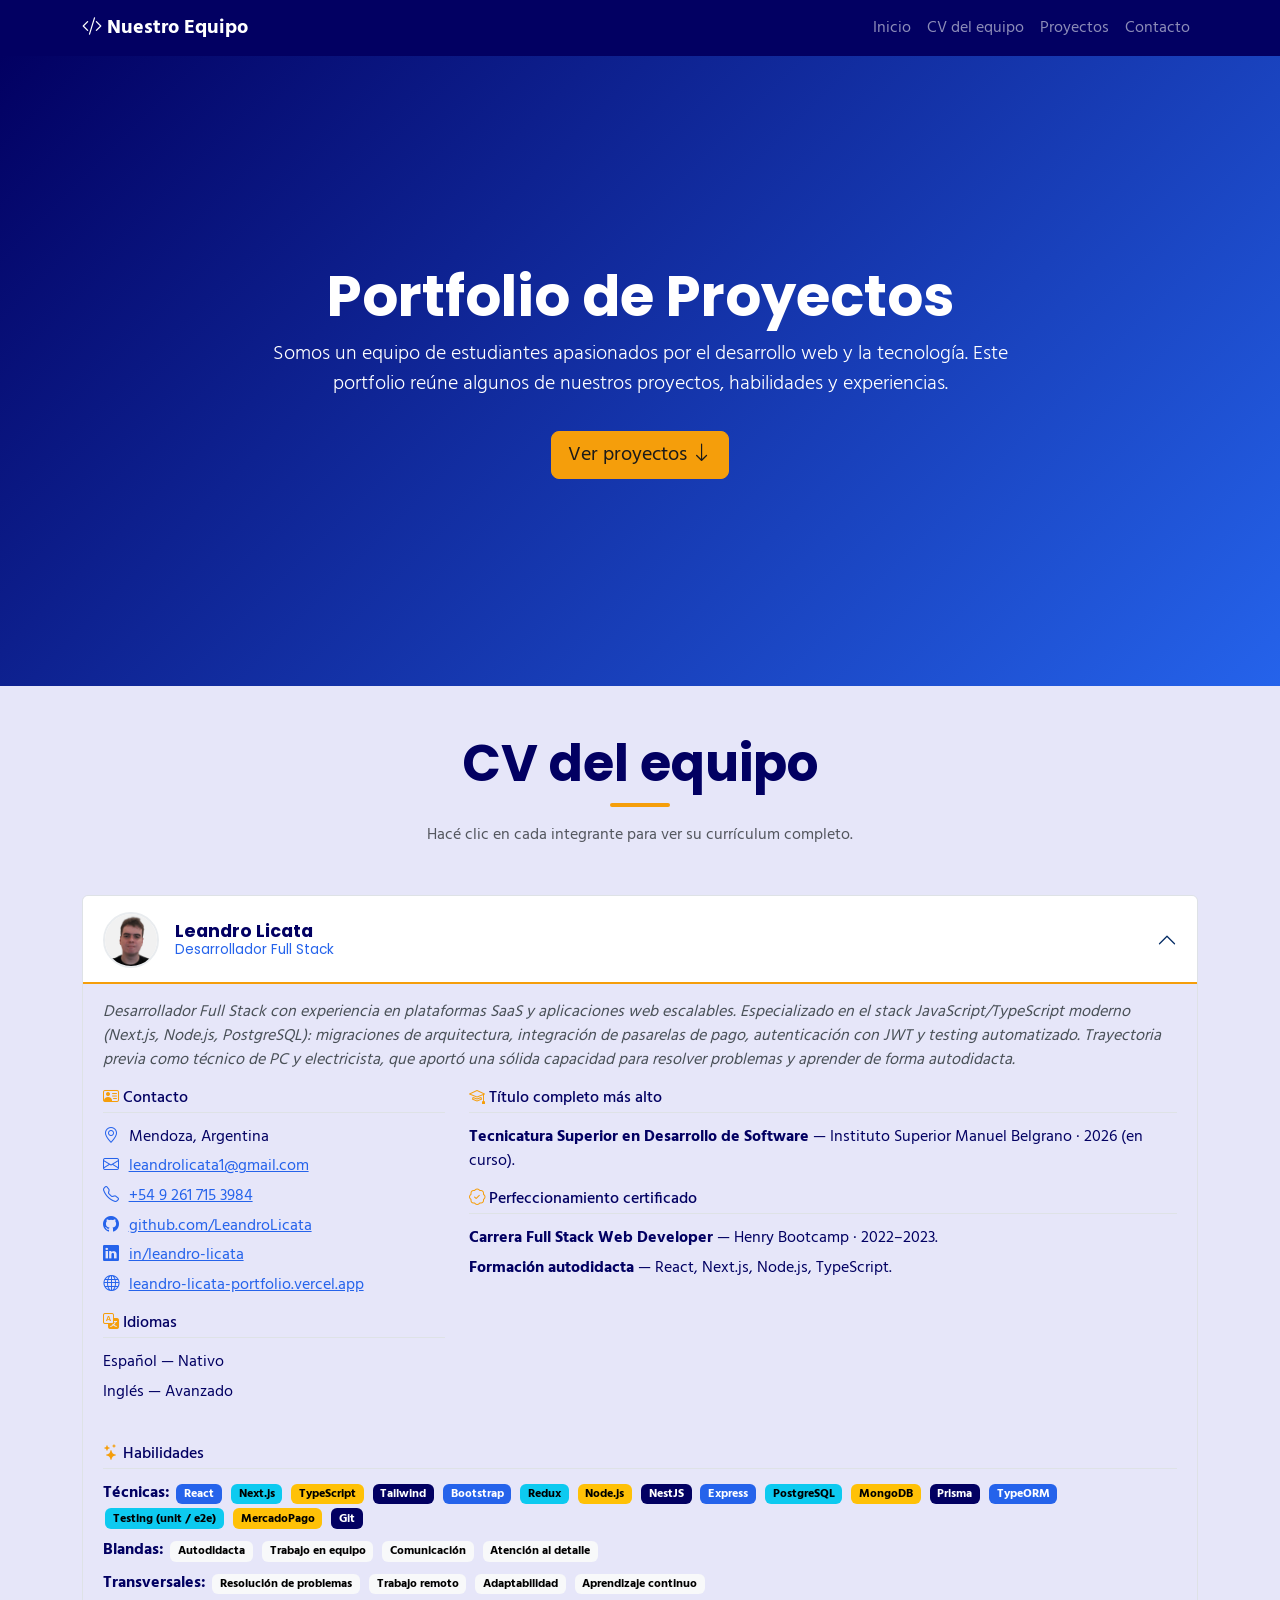
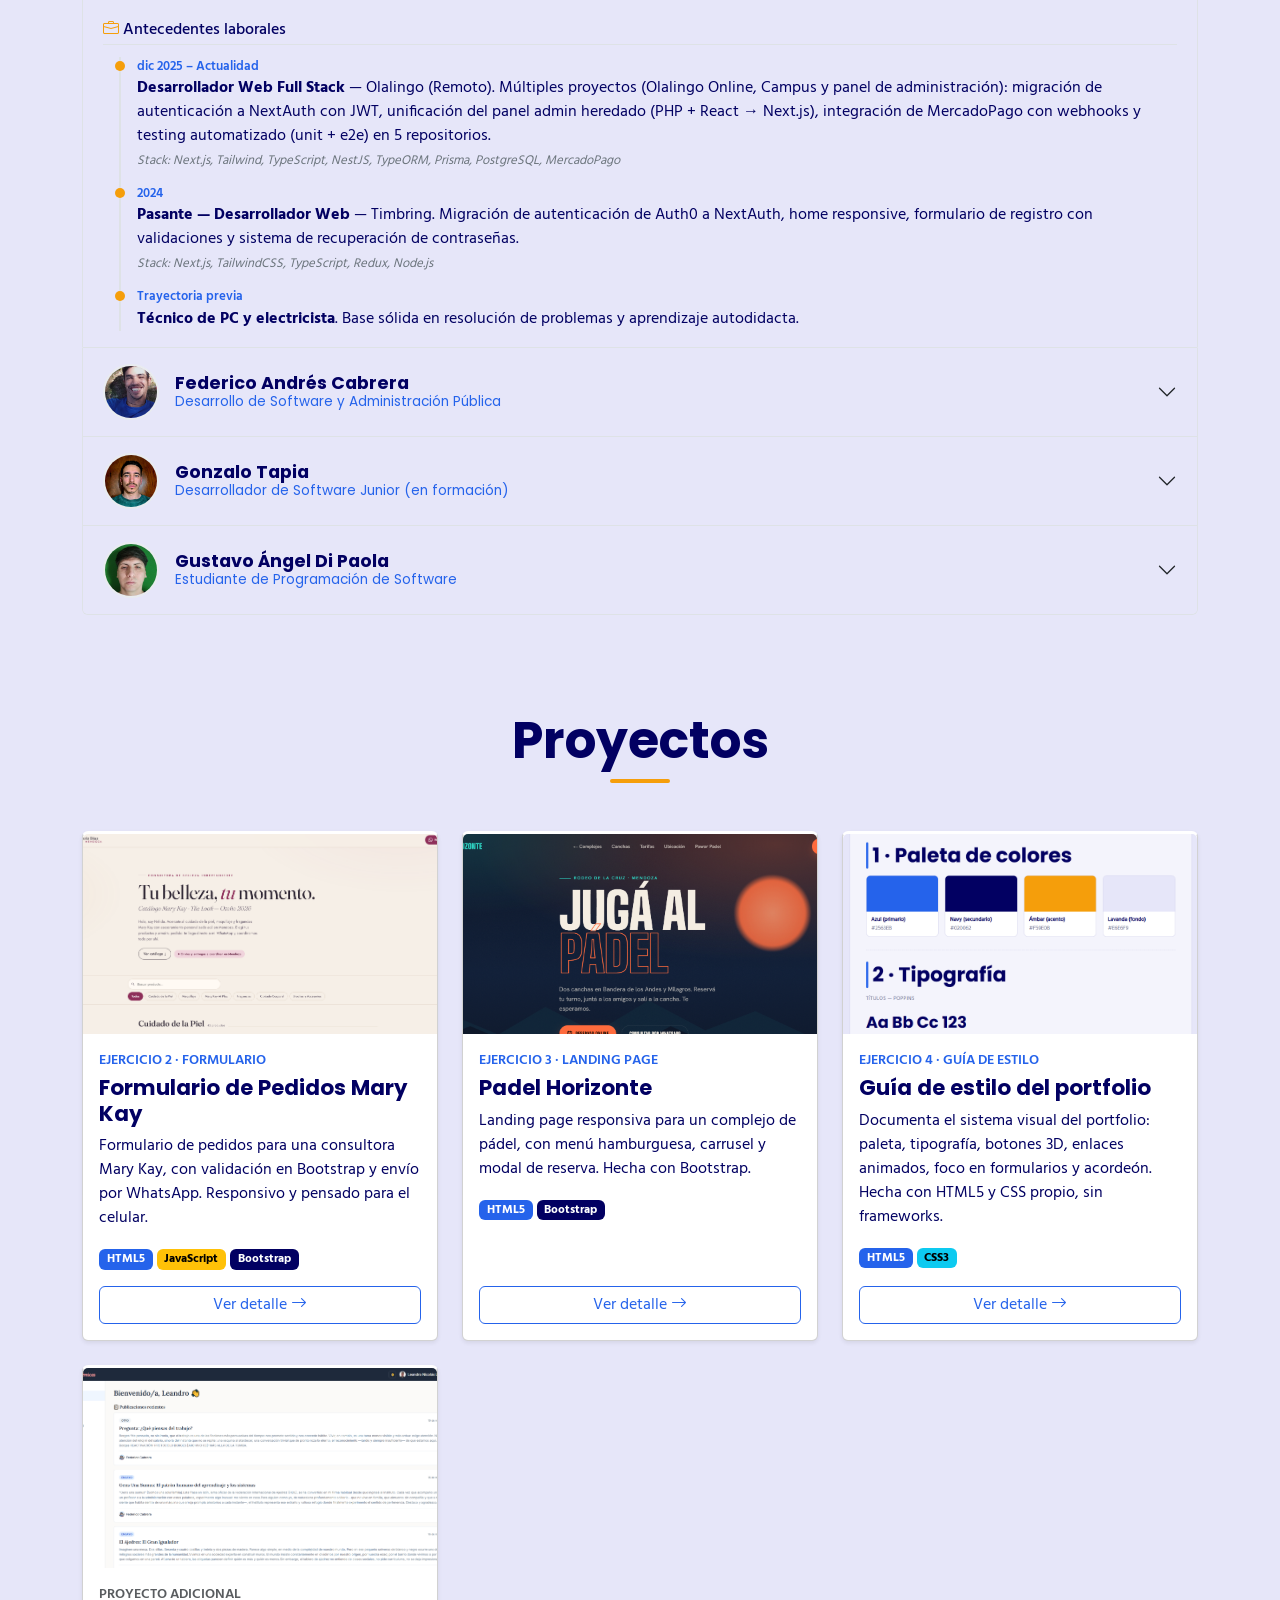
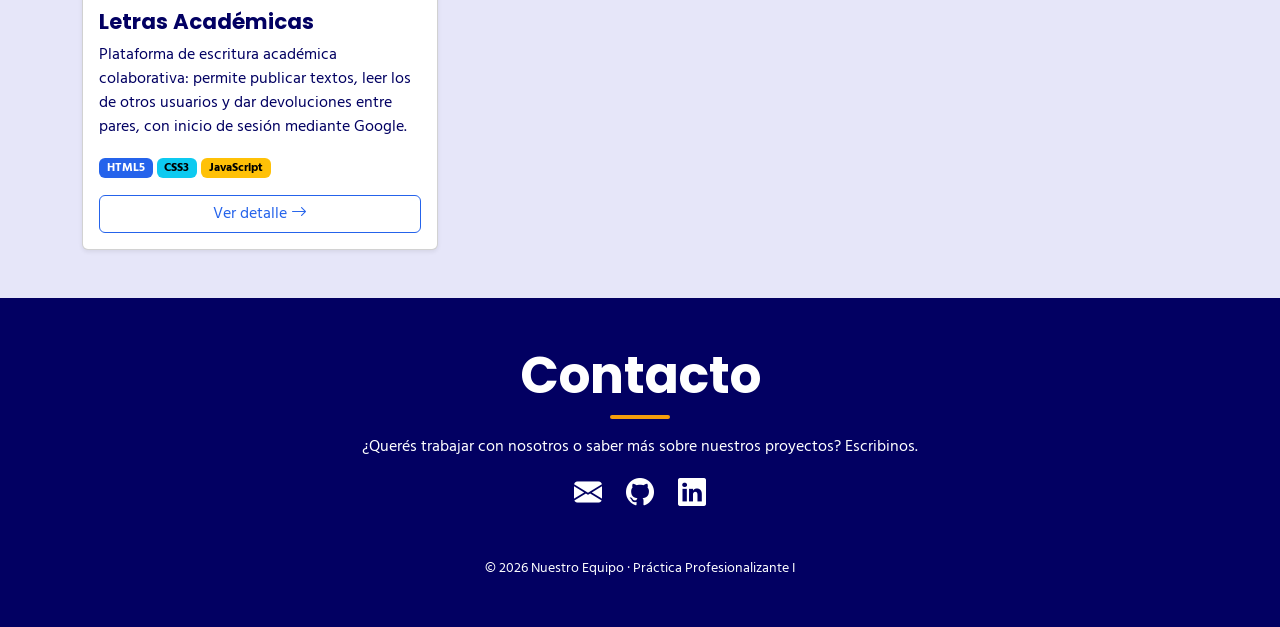
==== commit c6c56559: "Cargar CV real de Federico" ====
--- a/index.html
+++ b/index.html
@@ -317,8 +317,8 @@
                   alt="Foto de Federico Cabrera"
                 />
                 <span class="cv-head-text">
-                  <span class="cv-name">Federico Cabrera</span>
-                  <span class="cv-role">Analista / Programador</span>
+                  <span class="cv-name">Federico Andrés Cabrera</span>
+                  <span class="cv-role">Desarrollo de Software y Administración Pública</span>
                 </span>
               </button>
             </h3>
@@ -330,11 +330,12 @@
             >
               <div class="accordion-body">
                 <p class="cv-intro">
-                  Auxiliar en el Poder Judicial con más de 15 años de
-                  experiencia, en transición activa hacia el sector tecnológico.
-                  Desarrollo proyectos web con HTML, CSS, Bootstrap y
-                  JavaScript, e integro herramientas de IA para automatizar
-                  flujos de trabajo.
+                  Profesional con más de 15 años de experiencia en el Poder
+                  Judicial (gestión operativa de la Oficina de Secuestros y
+                  Notificaciones), en transición activa hacia el sector
+                  tecnológico. Desarrollo soluciones que integran Inteligencia
+                  Artificial, scripts en Python y análisis de arquitecturas de
+                  software para automatizar flujos de trabajo.
                 </p>
 
                 <div class="row g-4">
@@ -343,11 +344,19 @@
                       <i class="bi bi-person-vcard"></i> Contacto
                     </h6>
                     <ul class="cv-list">
+                      <li>
+                        <i class="bi bi-geo-alt"></i> Urquiza 425, Ciudad de
+                        Mendoza
+                      </li>
                       <li>
                         <i class="bi bi-envelope"></i>
                         <a href="mailto:federicocabrera1978@gmail.com"
                           >federicocabrera1978@gmail.com</a
                         >
+                      </li>
+                      <li>
+                        <i class="bi bi-telephone"></i>
+                        <a href="tel:+542615523087">0261 5523087</a>
                       </li>
                       <li>
                         <i class="bi bi-github"></i>
@@ -367,7 +376,6 @@
                           >in/federico-cabrera</a
                         >
                       </li>
-                      <li><i class="bi bi-geo-alt"></i> (Ciudad, país)</li>
                     </ul>
 
                     <h6 class="cv-subtitle">
@@ -375,7 +383,10 @@
                     </h6>
                     <ul class="cv-list">
                       <li>Español — Nativo</li>
-                      <li>(Otro idioma — nivel)</li>
+                      <li>
+                        Inglés — Lectura avanzada (textos técnicos); escritura y
+                        habla intermedio (AMICANA)
+                      </li>
                     </ul>
                   </div>
 
@@ -384,9 +395,14 @@
                       <i class="bi bi-mortarboard"></i> Título completo más alto
                     </h6>
                     <p class="mb-3">
-                      Estudiante de la Tecnicatura Superior en Desarrollo de
-                      Software — Instituto Superior Manuel Belgrano (en curso).
-                      <!-- Completar con título previo si corresponde -->
+                      <strong>Tecnicatura Superior en Desarrollo de
+                      Software</strong> — IES 9-008 Manuel Belgrano (Programa
+                      Forma TEC), en curso. Lideró un proyecto de investigación
+                      sobre arquitectura de software (monolíticos vs.
+                      microservicios).<br />
+                      Estudios previos: Ingeniería en Computación (UTN,
+                      2003–2004) y Traductorado de Inglés (U. del Aconcagua,
+                      2000–2001), ambos incompletos.
                     </p>
 
                     <h6 class="cv-subtitle">
@@ -394,7 +410,11 @@
                       certificado
                     </h6>
                     <ul class="cv-list">
-                      <li>(Curso / certificación — institución, año)</li>
+                      <li>
+                        <strong>Formación en Inteligencia Artificial</strong> —
+                        Google. Introducción a la IA y herramientas de
+                        productividad.
+                      </li>
                     </ul>
                   </div>
                 </div>
@@ -404,22 +424,32 @@
                 </h6>
                 <p class="mb-2">
                   <strong>Técnicas:</strong>
-                  <span class="badge text-bg-primary">HTML5</span>
-                  <span class="badge text-bg-info">CSS3</span>
-                  <span class="badge text-bg-warning">JavaScript</span>
-                  <span class="badge text-bg-secondary">Bootstrap</span>
-                  <span class="badge text-bg-primary">Herramientas de IA</span>
+                  <span class="badge text-bg-primary">Python</span>
+                  <span class="badge text-bg-info">Linux</span>
+                  <span class="badge text-bg-warning">Integración de APIs</span>
+                  <span class="badge text-bg-secondary">Arquitecturas de software</span>
+                  <span class="badge text-bg-primary">IA generativa (Gemini, ChatGPT)</span>
+                  <span class="badge text-bg-info">Ing. de prompts</span>
+                  <span class="badge text-bg-warning">HTML</span>
+                  <span class="badge text-bg-secondary">CSS</span>
+                  <span class="badge text-bg-primary">Bootstrap</span>
+                  <span class="badge text-bg-info">JavaScript</span>
+                  <span class="badge text-bg-warning">Excel avanzado</span>
                 </p>
                 <p class="mb-2">
                   <strong>Blandas:</strong>
-                  <span class="badge text-bg-light">Trabajo en equipo</span>
+                  <span class="badge text-bg-light">Atención al público</span>
                   <span class="badge text-bg-light">Responsabilidad</span>
                   <span class="badge text-bg-light">Comunicación</span>
+                  <span class="badge text-bg-light">Liderazgo</span>
+                  <span class="badge text-bg-light">Trabajo en equipo</span>
                 </p>
                 <p class="mb-0">
                   <strong>Transversales:</strong>
-                  <span class="badge text-bg-light">Organización</span>
+                  <span class="badge text-bg-light">Gestión operativa</span>
                   <span class="badge text-bg-light">Automatización de procesos</span>
+                  <span class="badge text-bg-light">Resolución de problemas</span>
+                  <span class="badge text-bg-light">Investigación</span>
                 </p>
 
                 <h6 class="cv-subtitle mt-4">
@@ -427,9 +457,18 @@
                 </h6>
                 <ul class="cv-timeline">
                   <li>
-                    <span class="cv-when">(Año) – Actualidad</span>
-                    <strong>Auxiliar</strong> — Poder Judicial. Más de 15 años de
-                    experiencia.
+                    <span class="cv-when">Oct 2007 – Actualidad</span>
+                    <strong>Auxiliar Administrativo</strong> — Poder Judicial de
+                    Mendoza (Secuestros y Notificaciones). Tramitación de oficios
+                    y documentación judicial, desarrollo de scripts en Python y
+                    APIs para automatización y geolocalización, e investigación de
+                    IA para reconocimiento de patrones.
+                  </li>
+                  <li>
+                    <span class="cv-when">Feb 2003 – May 2007</span>
+                    <strong>Encargado de Atención al Cliente</strong> — Complejo
+                    de Pádel. Gestión de caja, facturación y arqueos, coordinación
+                    de turnos y supervisión del personal.
                   </li>
                 </ul>
               </div>
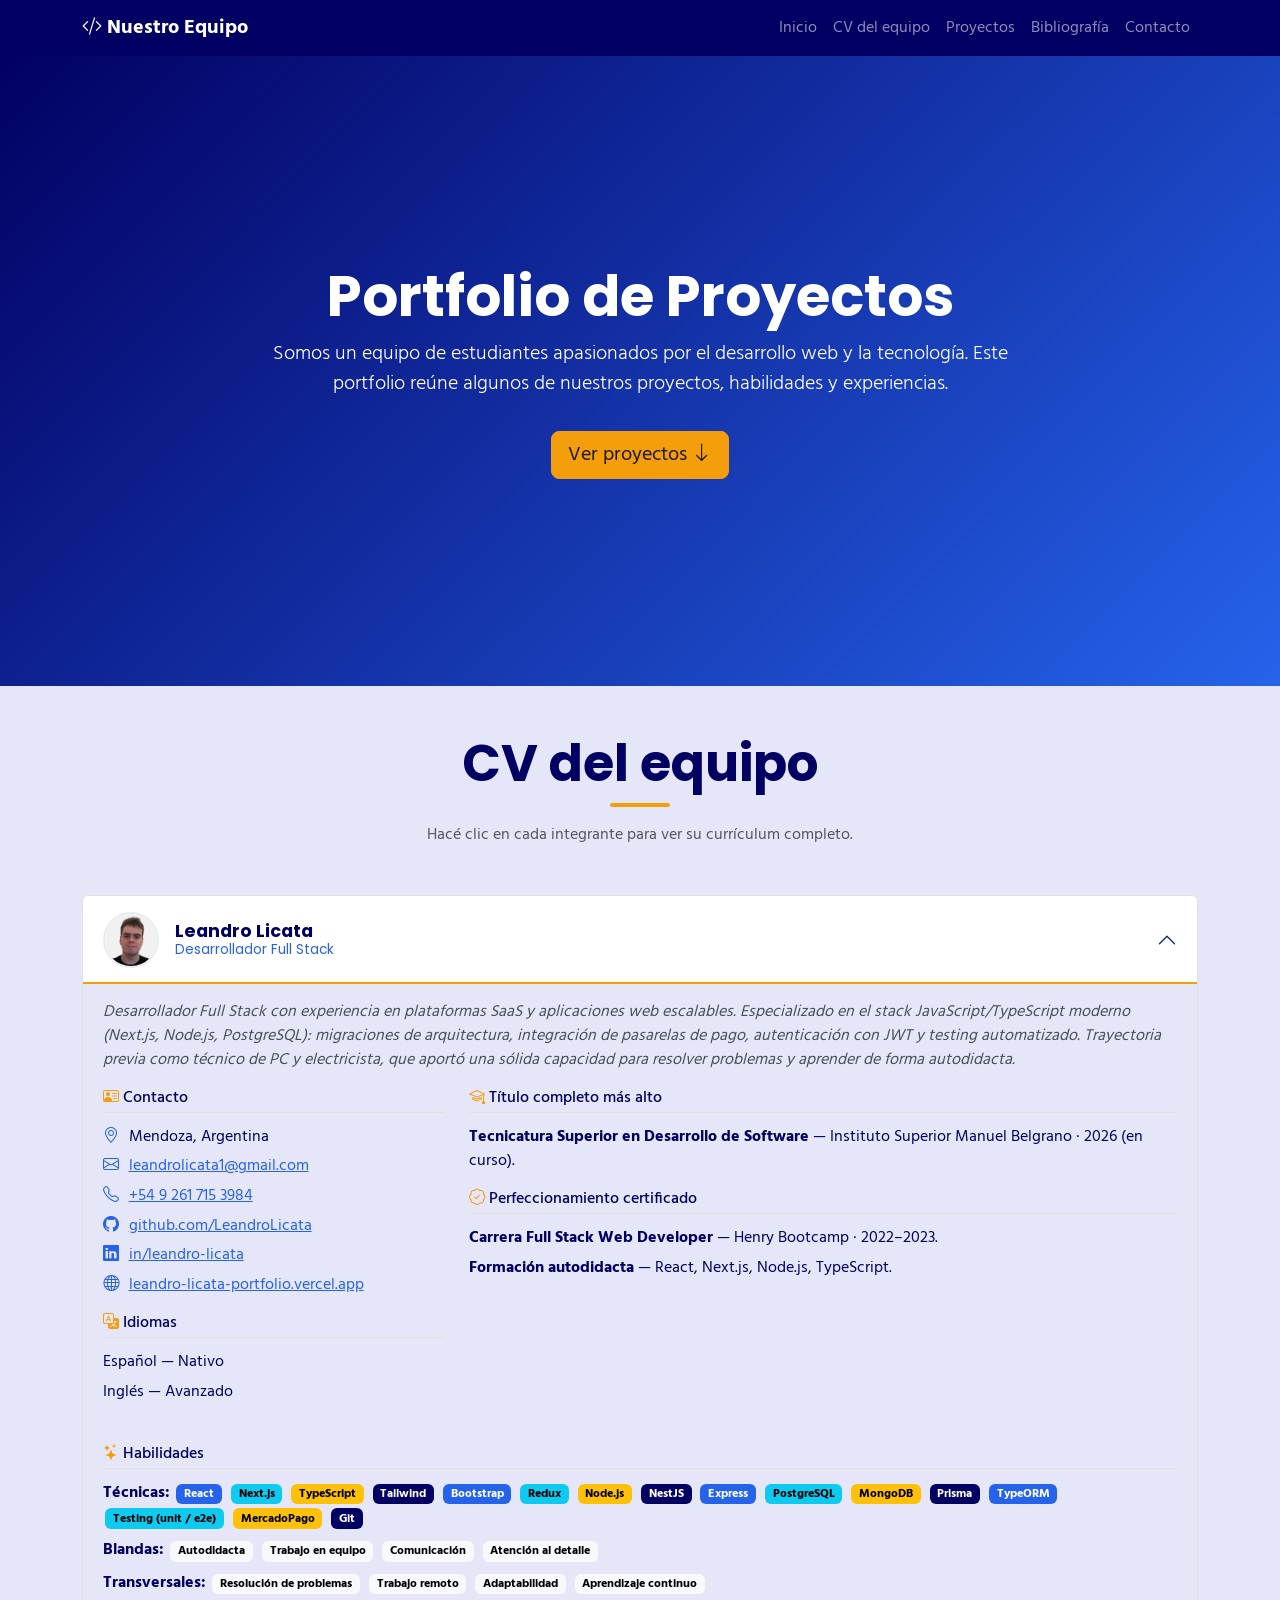
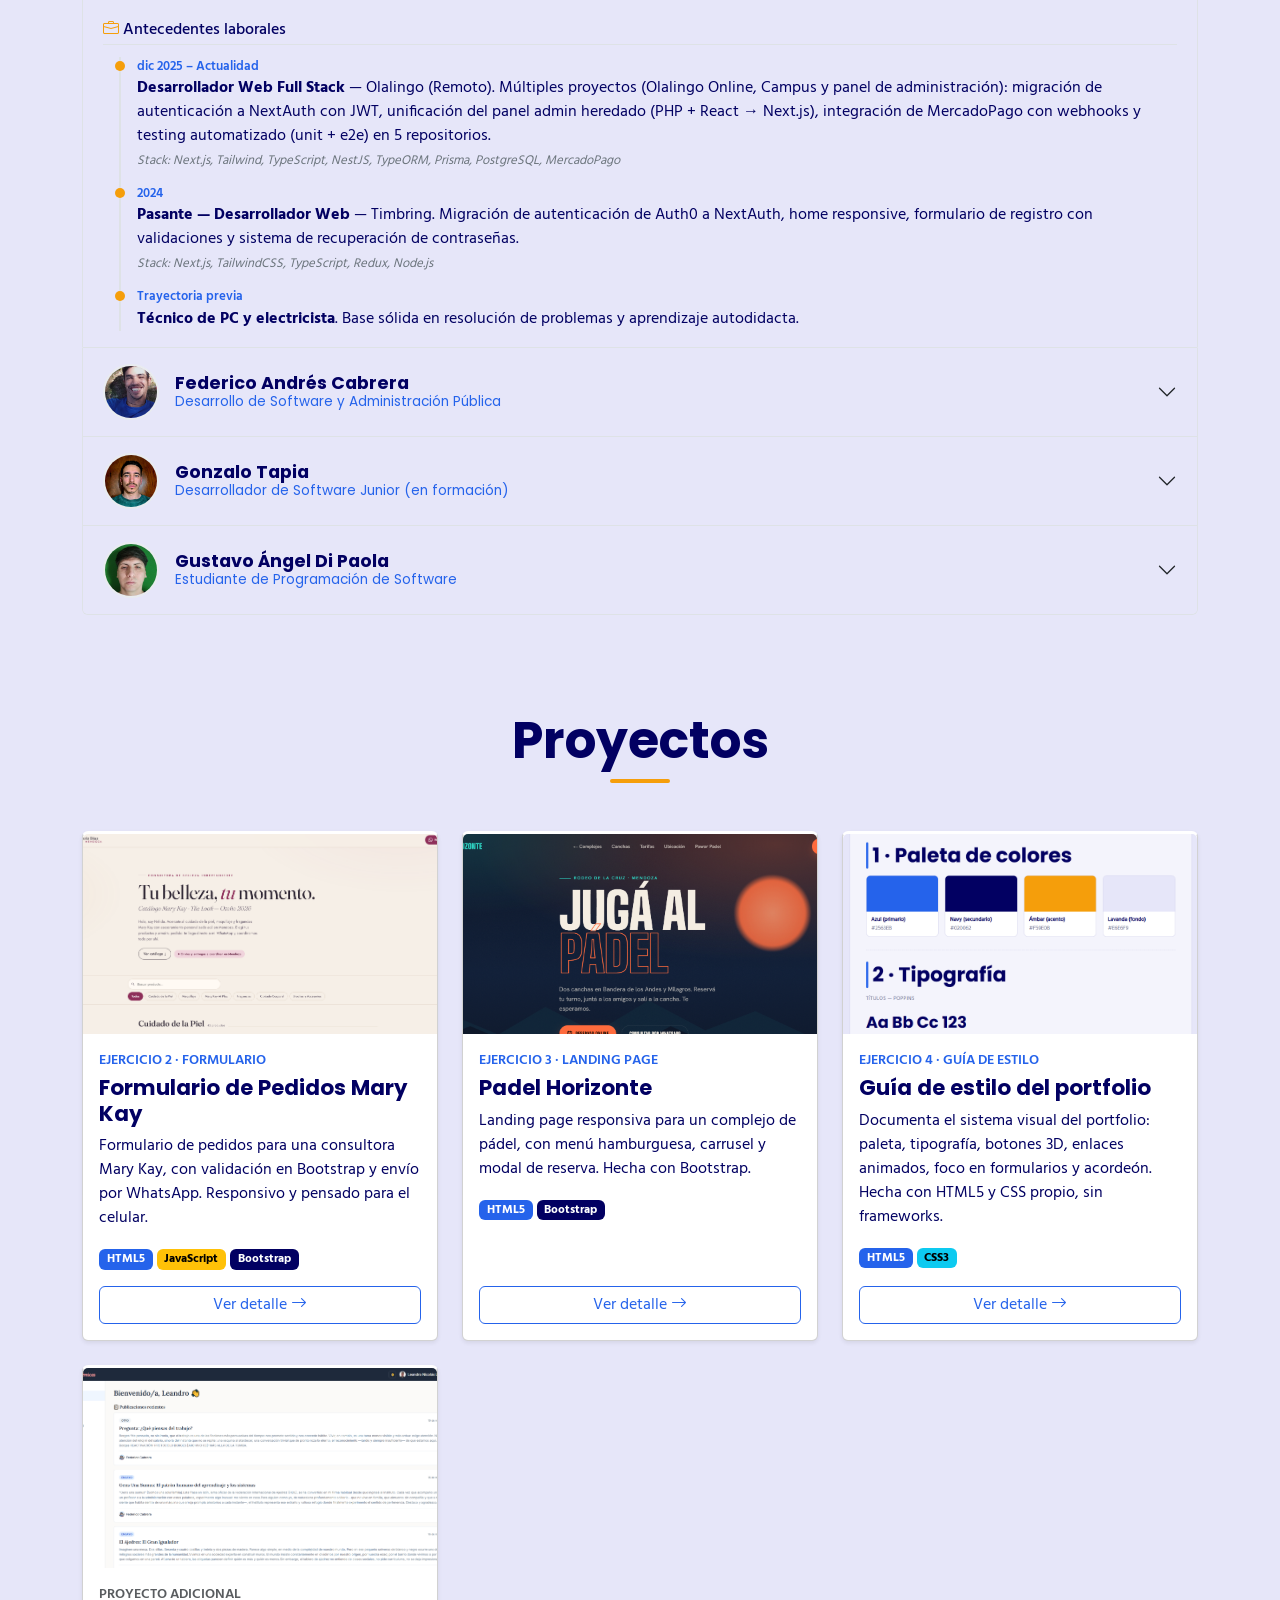
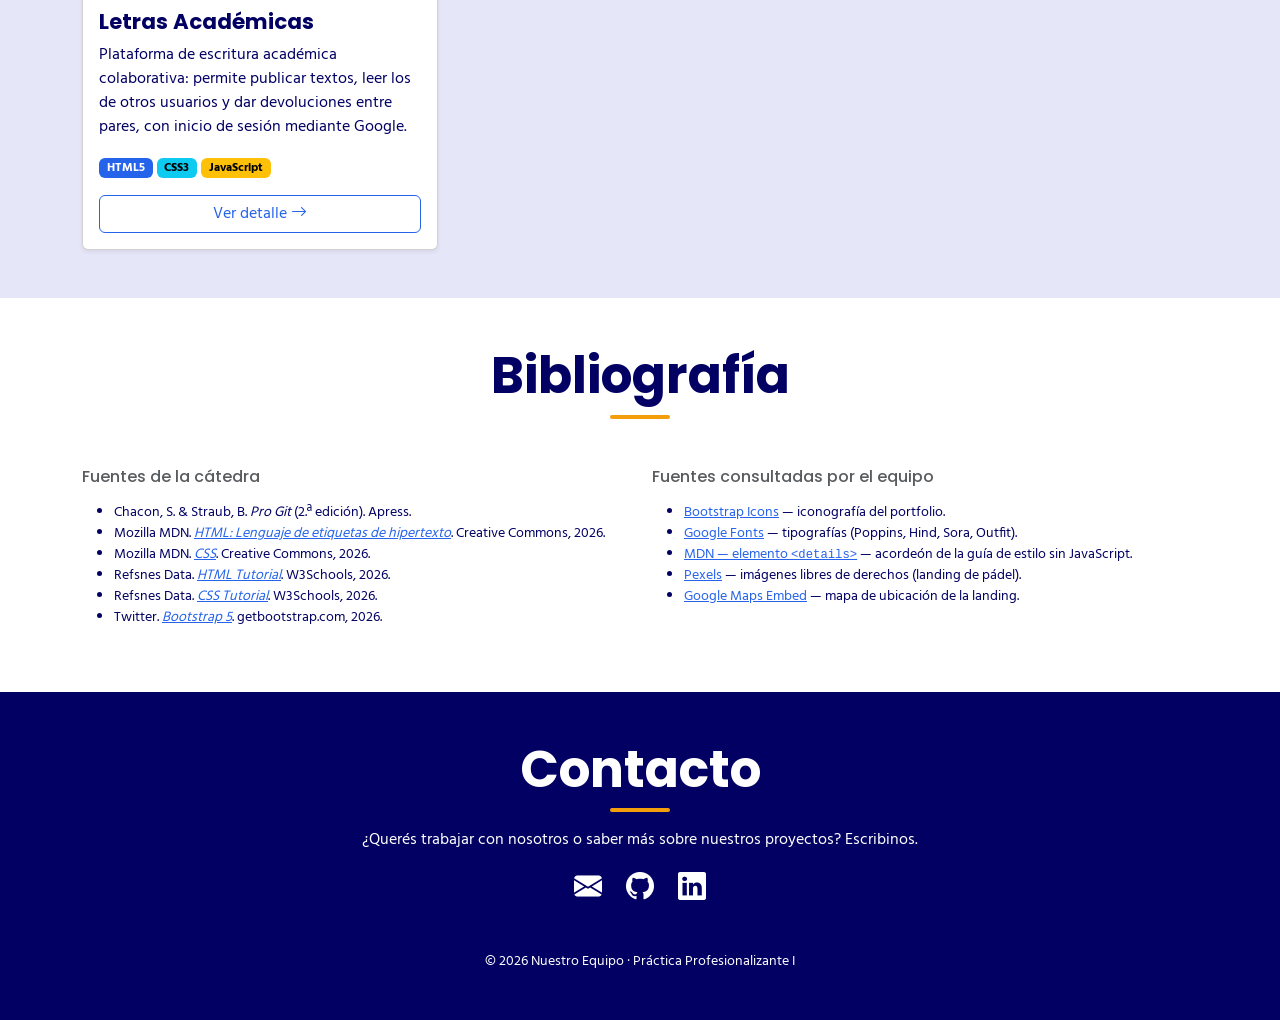
==== commit be673039: "Agregar seccion de bibliografia (punto IV)" ====
--- a/index.html
+++ b/index.html
@@ -54,6 +54,9 @@
               <a class="nav-link" href="#proyectos">Proyectos</a>
             </li>
             <li class="nav-item">
+              <a class="nav-link" href="#bibliografia">Bibliografía</a>
+            </li>
+            <li class="nav-item">
               <a class="nav-link" href="#contacto">Contacto</a>
             </li>
           </ul>
@@ -944,6 +947,119 @@
       </div>
     </section>
 
+    <!-- ===== BIBLIOGRAFÍA (punto IV de la consigna) ===== -->
+    <section id="bibliografia" class="py-5 bg-white">
+      <div class="container">
+        <h2 class="text-center mb-5 section-title">Bibliografía</h2>
+        <div class="row g-4">
+          <!-- Fuentes indicadas por la cátedra -->
+          <div class="col-lg-6">
+            <h3 class="h6 text-muted mb-3">Fuentes de la cátedra</h3>
+            <ul class="small">
+              <li>
+                Chacon, S. &amp; Straub, B. <em>Pro Git</em> (2.ª edición).
+                Apress.
+              </li>
+              <li>
+                Mozilla MDN.
+                <a
+                  href="https://developer.mozilla.org/es/docs/Web/HTML"
+                  target="_blank"
+                  rel="noopener"
+                  ><em>HTML: Lenguaje de etiquetas de hipertexto</em></a
+                >. Creative Commons, 2026.
+              </li>
+              <li>
+                Mozilla MDN.
+                <a
+                  href="https://developer.mozilla.org/es/docs/Web/CSS"
+                  target="_blank"
+                  rel="noopener"
+                  ><em>CSS</em></a
+                >. Creative Commons, 2026.
+              </li>
+              <li>
+                Refsnes Data.
+                <a
+                  href="https://www.w3schools.com/html/"
+                  target="_blank"
+                  rel="noopener"
+                  ><em>HTML Tutorial</em></a
+                >. W3Schools, 2026.
+              </li>
+              <li>
+                Refsnes Data.
+                <a
+                  href="https://www.w3schools.com/css/"
+                  target="_blank"
+                  rel="noopener"
+                  ><em>CSS Tutorial</em></a
+                >. W3Schools, 2026.
+              </li>
+              <li>
+                Twitter.
+                <a
+                  href="https://getbootstrap.com/"
+                  target="_blank"
+                  rel="noopener"
+                  ><em>Bootstrap 5</em></a
+                >. getbootstrap.com, 2026.
+              </li>
+            </ul>
+          </div>
+
+          <!-- Fuentes consultadas por el equipo -->
+          <div class="col-lg-6">
+            <h3 class="h6 text-muted mb-3">
+              Fuentes consultadas por el equipo
+            </h3>
+            <ul class="small">
+              <li>
+                <a
+                  href="https://icons.getbootstrap.com/"
+                  target="_blank"
+                  rel="noopener"
+                  >Bootstrap Icons</a
+                > — iconografía del portfolio.
+              </li>
+              <li>
+                <a
+                  href="https://fonts.google.com/"
+                  target="_blank"
+                  rel="noopener"
+                  >Google Fonts</a
+                > — tipografías (Poppins, Hind, Sora, Outfit).
+              </li>
+              <li>
+                <a
+                  href="https://developer.mozilla.org/es/docs/Web/HTML/Element/details"
+                  target="_blank"
+                  rel="noopener"
+                  >MDN — elemento <code>&lt;details&gt;</code></a
+                > — acordeón de la guía de estilo sin JavaScript.
+              </li>
+              <li>
+                <a
+                  href="https://www.pexels.com/"
+                  target="_blank"
+                  rel="noopener"
+                  >Pexels</a
+                > — imágenes libres de derechos (landing de pádel).
+              </li>
+              <li>
+                <a
+                  href="https://developers.google.com/maps/documentation/embed/get-started"
+                  target="_blank"
+                  rel="noopener"
+                  >Google Maps Embed</a
+                > — mapa de ubicación de la landing.
+              </li>
+            </ul>
+          </div>
+        </div>
+      </div>
+    </section>
+
     <!-- ===== CONTACTO / FOOTER ===== -->
     <footer id="contacto" class="bg-dark text-white py-5">
       <div class="container text-center">
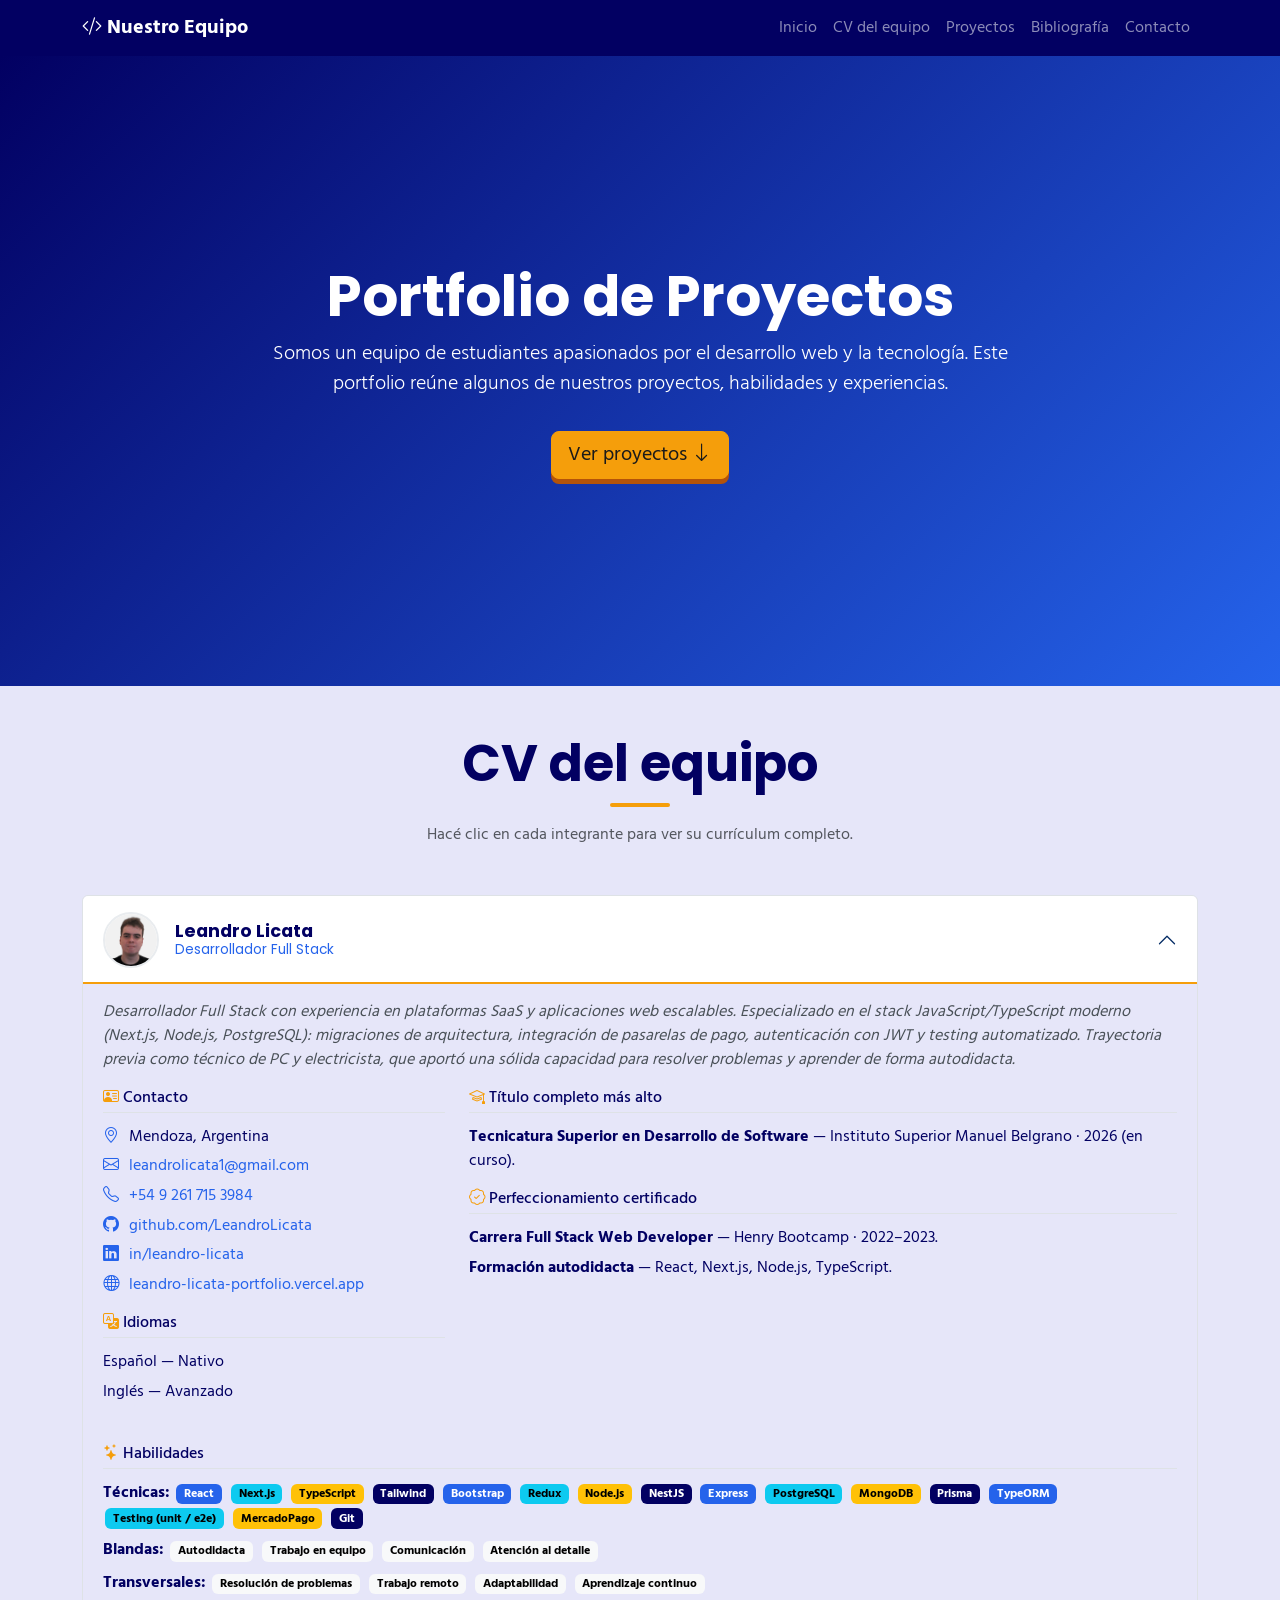
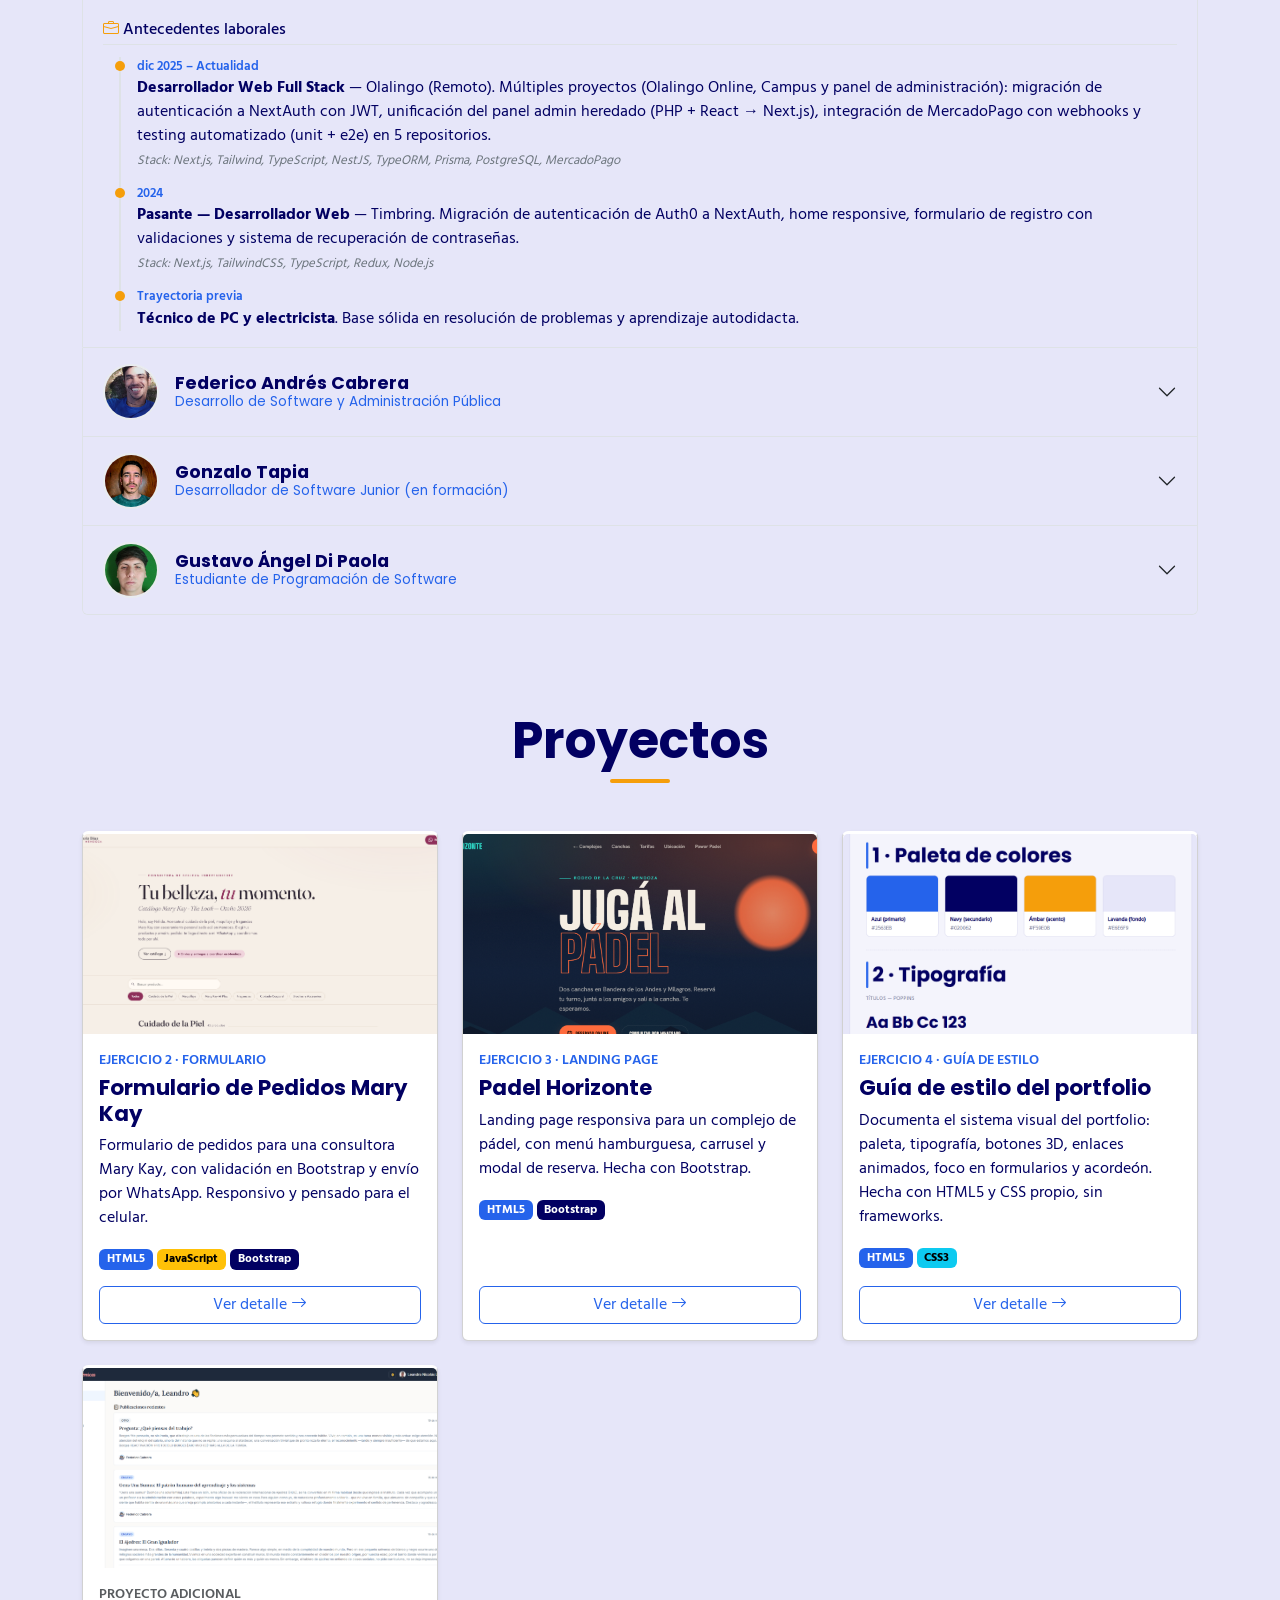
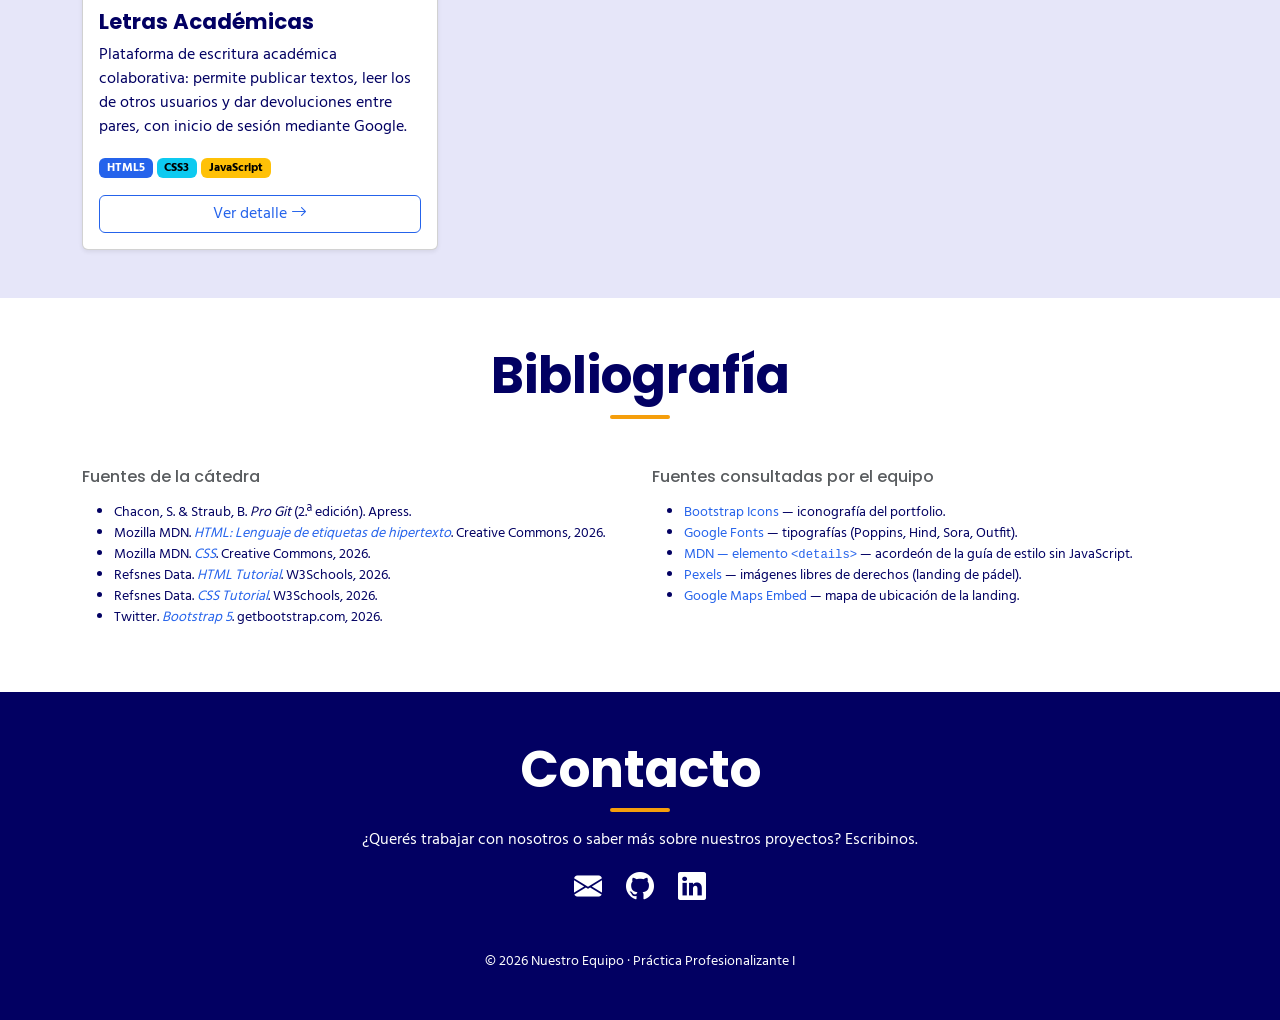
==== commit ed432d2b: "Aplicar enlaces animados y boton 3D del sistema de diseno" ====
--- a/index.html
+++ b/index.html
@@ -76,7 +76,7 @@
           tecnología. Este portfolio reúne algunos de nuestros proyectos,
           habilidades y experiencias.
         </p>
-        <a href="#proyectos" class="btn btn-accent btn-lg mt-3">
+        <a href="#proyectos" class="btn btn-accent btn-lg btn-3d mt-3">
           Ver proyectos <i class="bi bi-arrow-down"></i>
         </a>
       </div>
--- a/css/styles.css
+++ b/css/styles.css
@@ -177,3 +177,80 @@
   border-radius: 2px;
   background-color: var(--accent);
 }
+
+/* ============================================================
+   Componentes del sistema de diseño (los mismos que documenta
+   la guía de estilo): enlaces animados y botones 3D.
+   ============================================================ */
+
+/* ----- Enlaces animados con cambio de color -----
+   Se aplican a los links de contenido y del navbar. Se excluyen
+   los botones (.btn) y la marca del navbar. */
+.navbar-nav .nav-link,
+section a:not(.btn):not(.badge),
+main a:not(.btn):not(.badge) {
+  position: relative;
+  text-decoration: none;
+  transition: color 0.25s ease;
+}
+/* Subrayado de acento que crece de izquierda a derecha al hover */
+section a:not(.btn):not(.badge)::after,
+main a:not(.btn):not(.badge)::after {
+  content: "";
+  position: absolute;
+  left: 0;
+  bottom: -2px;
+  width: 100%;
+  height: 2px;
+  background: var(--accent);
+  transform: scaleX(0);
+  transform-origin: left;
+  transition: transform 0.25s ease;
+}
+section a:not(.btn):not(.badge):hover,
+main a:not(.btn):not(.badge):hover {
+  color: var(--accent);
+}
+section a:not(.btn):not(.badge):hover::after,
+main a:not(.btn):not(.badge):hover::after {
+  transform: scaleX(1);
+}
+
+/* Navbar: subrayado animado (el color de hover ya es el de acento) */
+.navbar-nav .nav-link::after {
+  content: "";
+  position: absolute;
+  left: 0.5rem;
+  right: 0.5rem;
+  bottom: 0.25rem;
+  height: 2px;
+  background: var(--accent);
+  transform: scaleX(0);
+  transform-origin: left;
+  transition: transform 0.25s ease;
+}
+.navbar-nav .nav-link:hover::after,
+.navbar-nav .nav-link:focus::after {
+  transform: scaleX(1);
+}
+
+/* ----- Botones 3D (solo para CTA principales, vía clase .btn-3d) -----
+   Dan "grosor" con una sombra inferior sólida y se hunden al hacer clic. */
+.btn-3d {
+  box-shadow: 0 5px 0 var(--btn-3d-shadow, #0b1a5c);
+  transition:
+    transform 0.08s ease,
+    box-shadow 0.08s ease,
+    filter 0.2s ease;
+}
+.btn-3d:hover {
+  filter: brightness(1.03);
+}
+.btn-3d:active {
+  transform: translateY(4px);
+  box-shadow: 0 1px 0 var(--btn-3d-shadow, #0b1a5c);
+}
+/* Sombra 3D en tono ámbar oscuro para el botón de acento */
+.btn-accent.btn-3d {
+  --btn-3d-shadow: #b45309;
+}
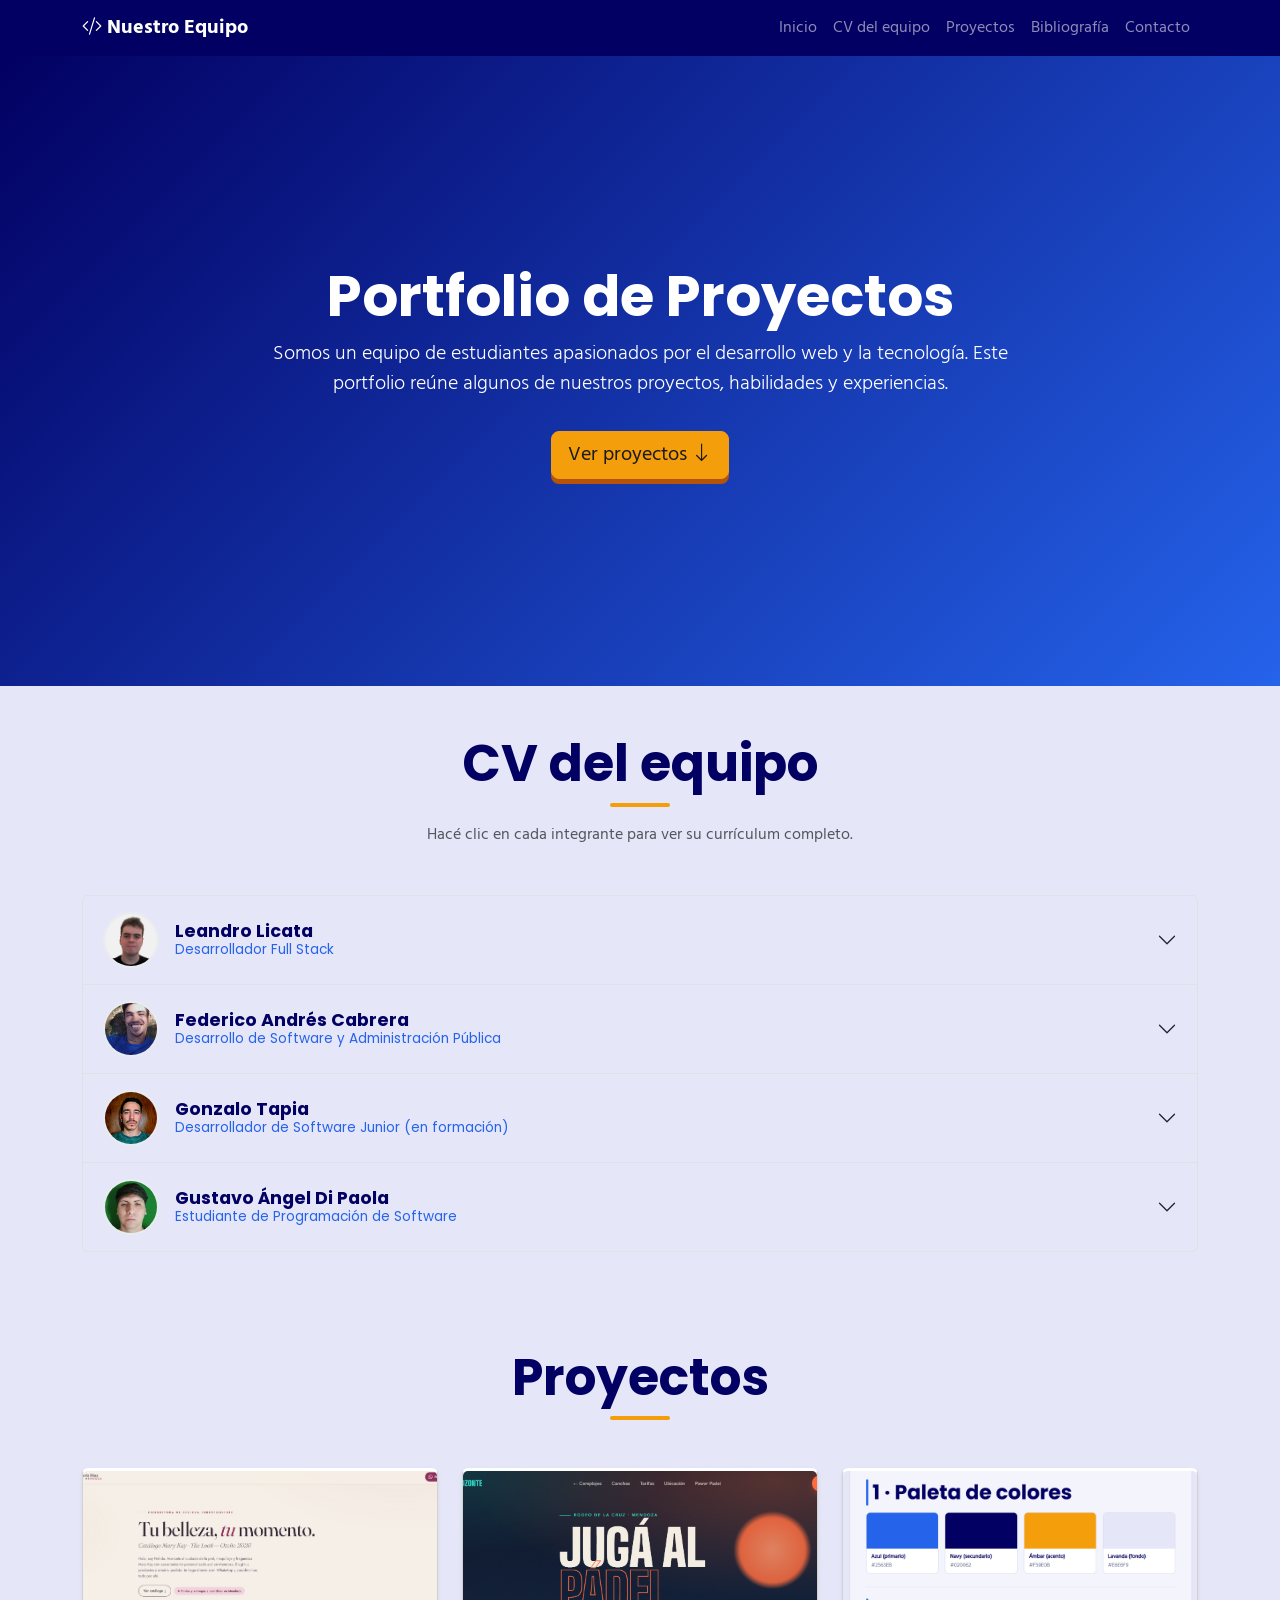
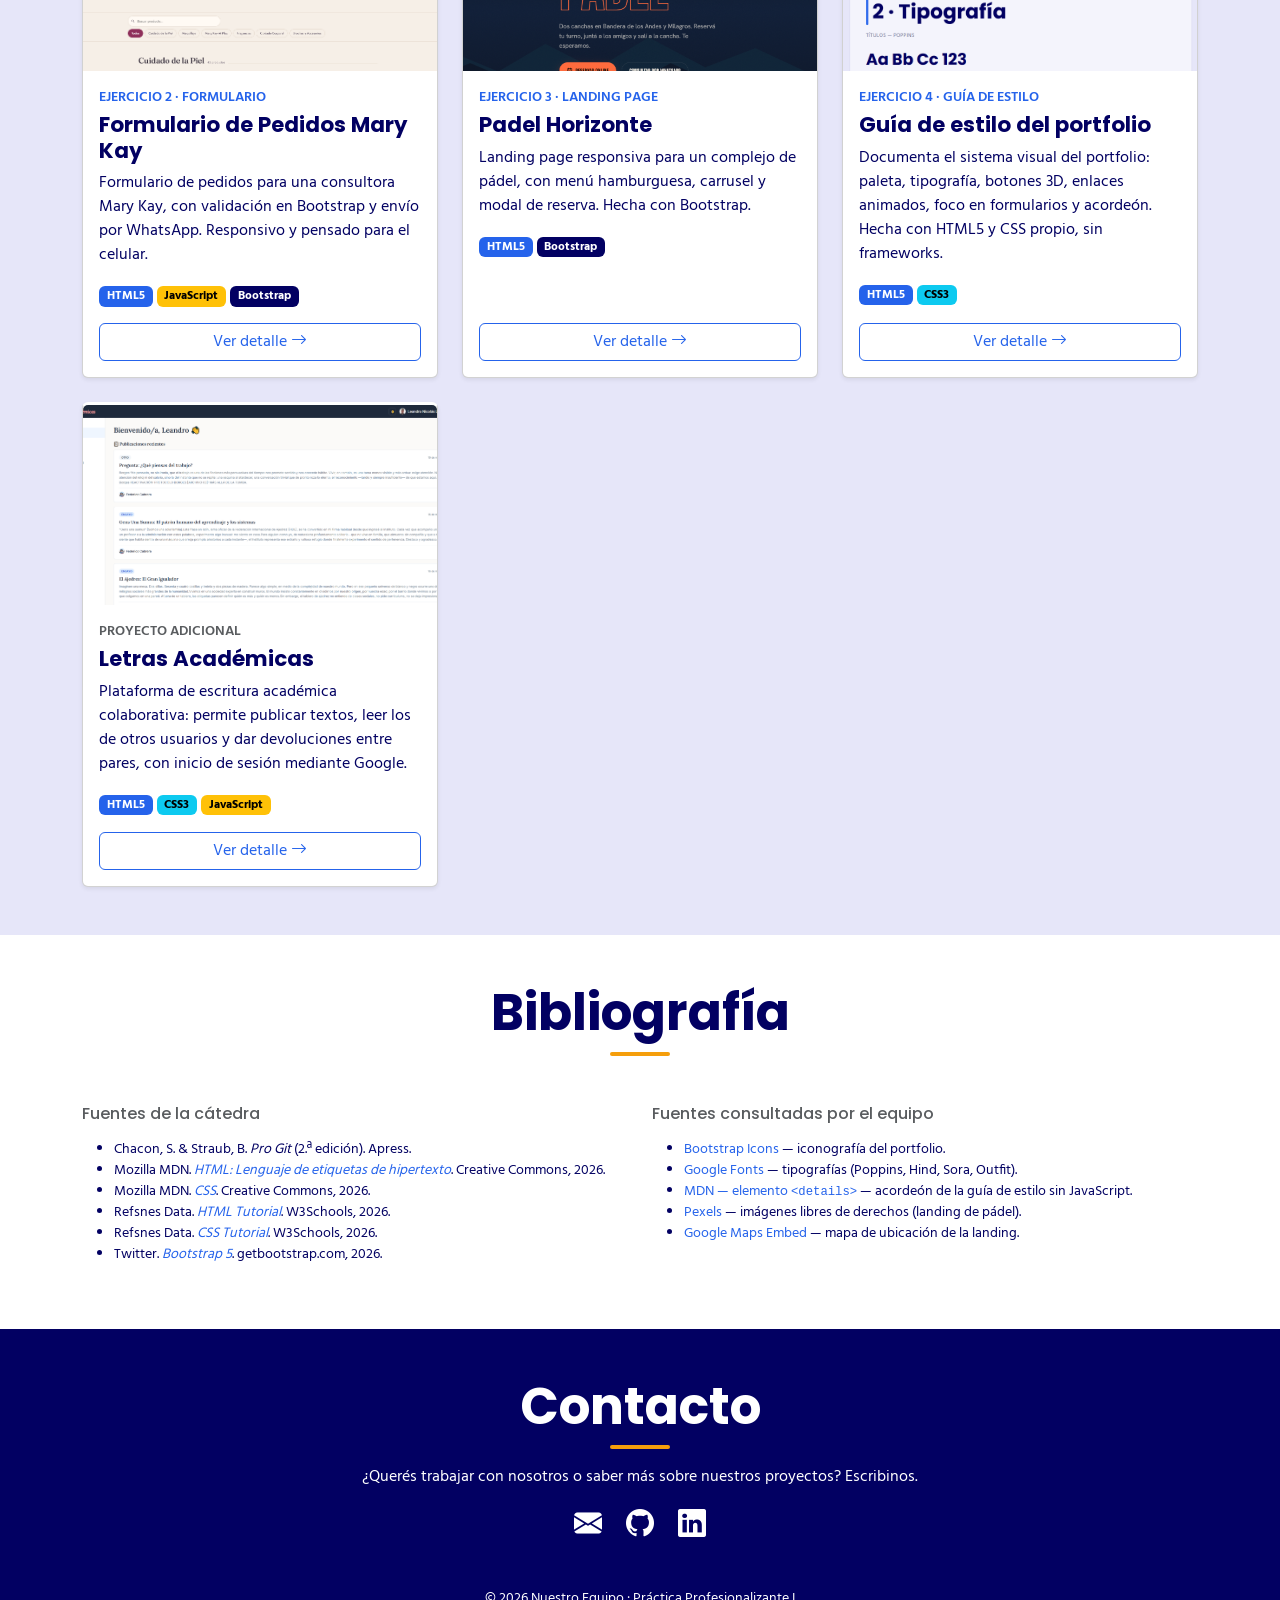
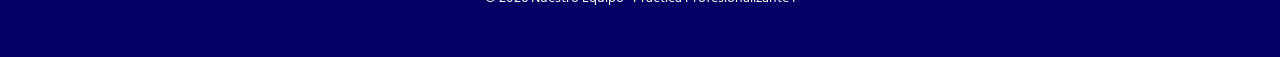
==== commit 4b09824b: "Iniciar los CV del acordeon cerrados" ====
--- a/index.html
+++ b/index.html
@@ -103,11 +103,11 @@
           <div class="accordion-item">
             <h3 class="accordion-header" id="cvHeadLeandro">
               <button
-                class="accordion-button"
+                class="accordion-button collapsed"
                 type="button"
                 data-bs-toggle="collapse"
                 data-bs-target="#cvBodyLeandro"
-                aria-expanded="true"
+                aria-expanded="false"
                 aria-controls="cvBodyLeandro"
               >
                 <img
@@ -123,7 +123,7 @@
             </h3>
             <div
               id="cvBodyLeandro"
-              class="accordion-collapse collapse show"
+              class="accordion-collapse collapse"
               aria-labelledby="cvHeadLeandro"
               data-bs-parent="#cvAccordion"
             >
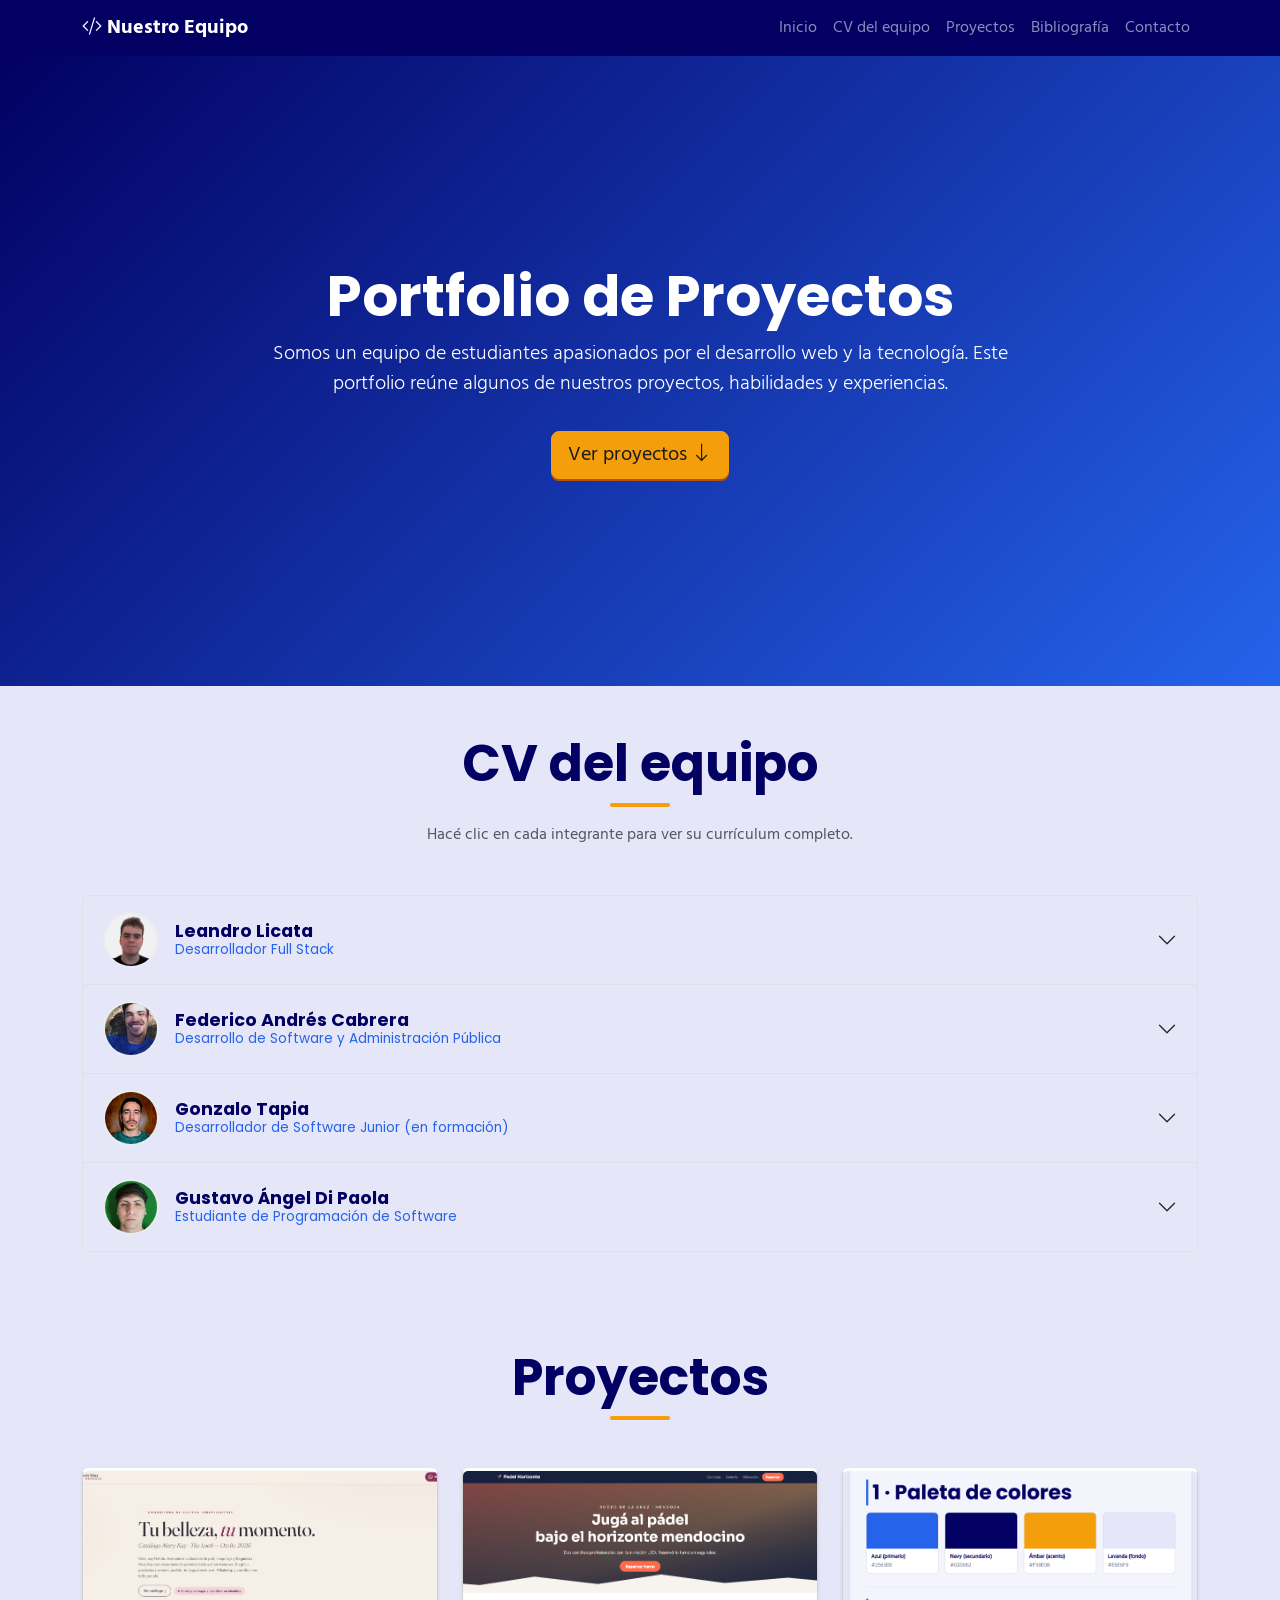
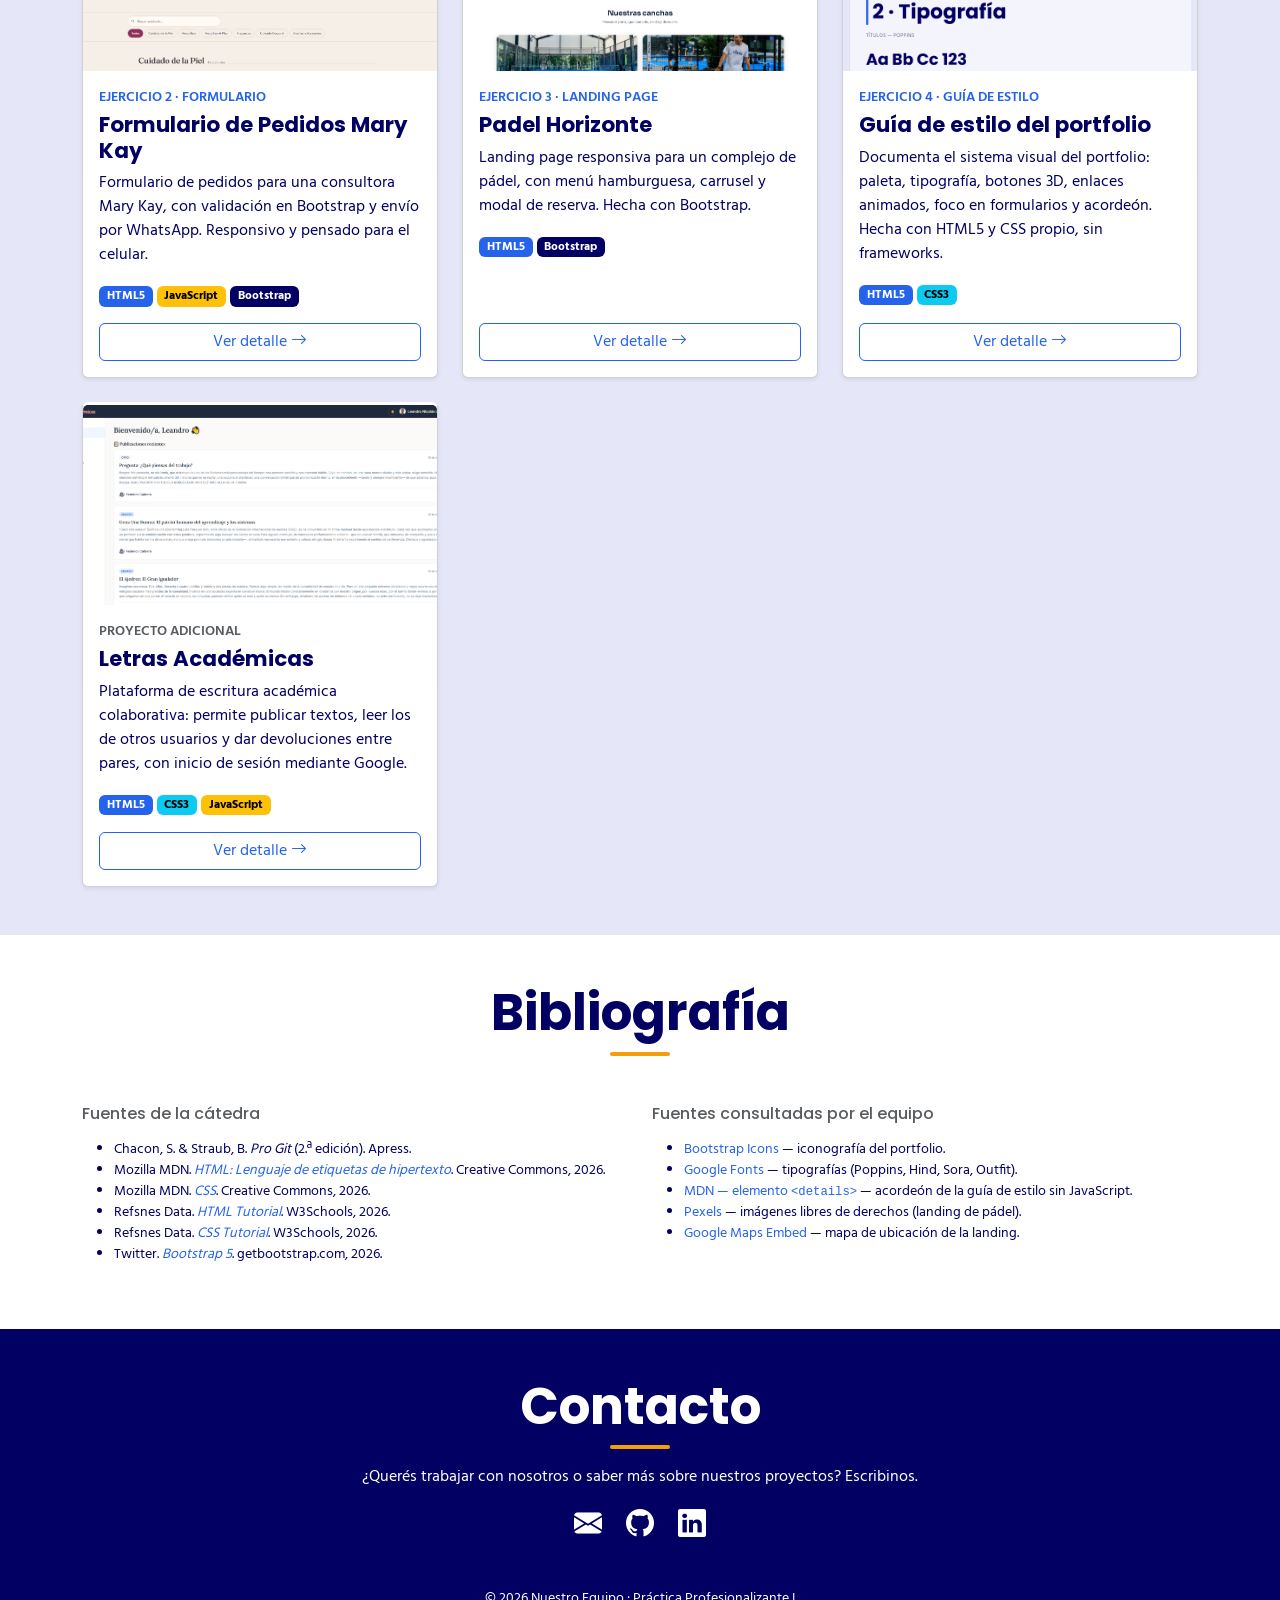
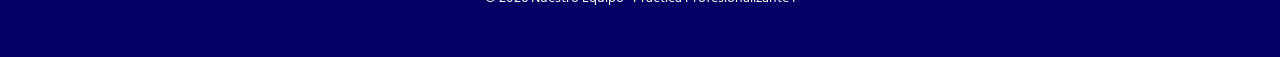
==== commit 5dd2ba6e: "Actualizar miniatura de la landing con captura real" ====
--- a/index.html
+++ b/index.html
@@ -852,7 +852,7 @@
           <div class="col-md-6 col-lg-4">
             <div class="card h-100 shadow-sm">
               <img
-                src="assets/img/horizonte.png"
+                src="assets/img/landing-padel.png"
                 class="card-img-top"
                 alt="Captura de Padel Horizonte"
               />
--- a/css/styles.css
+++ b/css/styles.css
@@ -237,7 +237,7 @@
 /* ----- Botones 3D (solo para CTA principales, vía clase .btn-3d) -----
    Dan "grosor" con una sombra inferior sólida y se hunden al hacer clic. */
 .btn-3d {
-  box-shadow: 0 5px 0 var(--btn-3d-shadow, #0b1a5c);
+  box-shadow: 0 2px 0 var(--btn-3d-shadow, #0b1a5c);
   transition:
     transform 0.08s ease,
     box-shadow 0.08s ease,
@@ -247,8 +247,8 @@
   filter: brightness(1.03);
 }
 .btn-3d:active {
-  transform: translateY(4px);
-  box-shadow: 0 1px 0 var(--btn-3d-shadow, #0b1a5c);
+  transform: translateY(2px);
+  box-shadow: 0 0 0 var(--btn-3d-shadow, #0b1a5c);
 }
 /* Sombra 3D en tono ámbar oscuro para el botón de acento */
 .btn-accent.btn-3d {
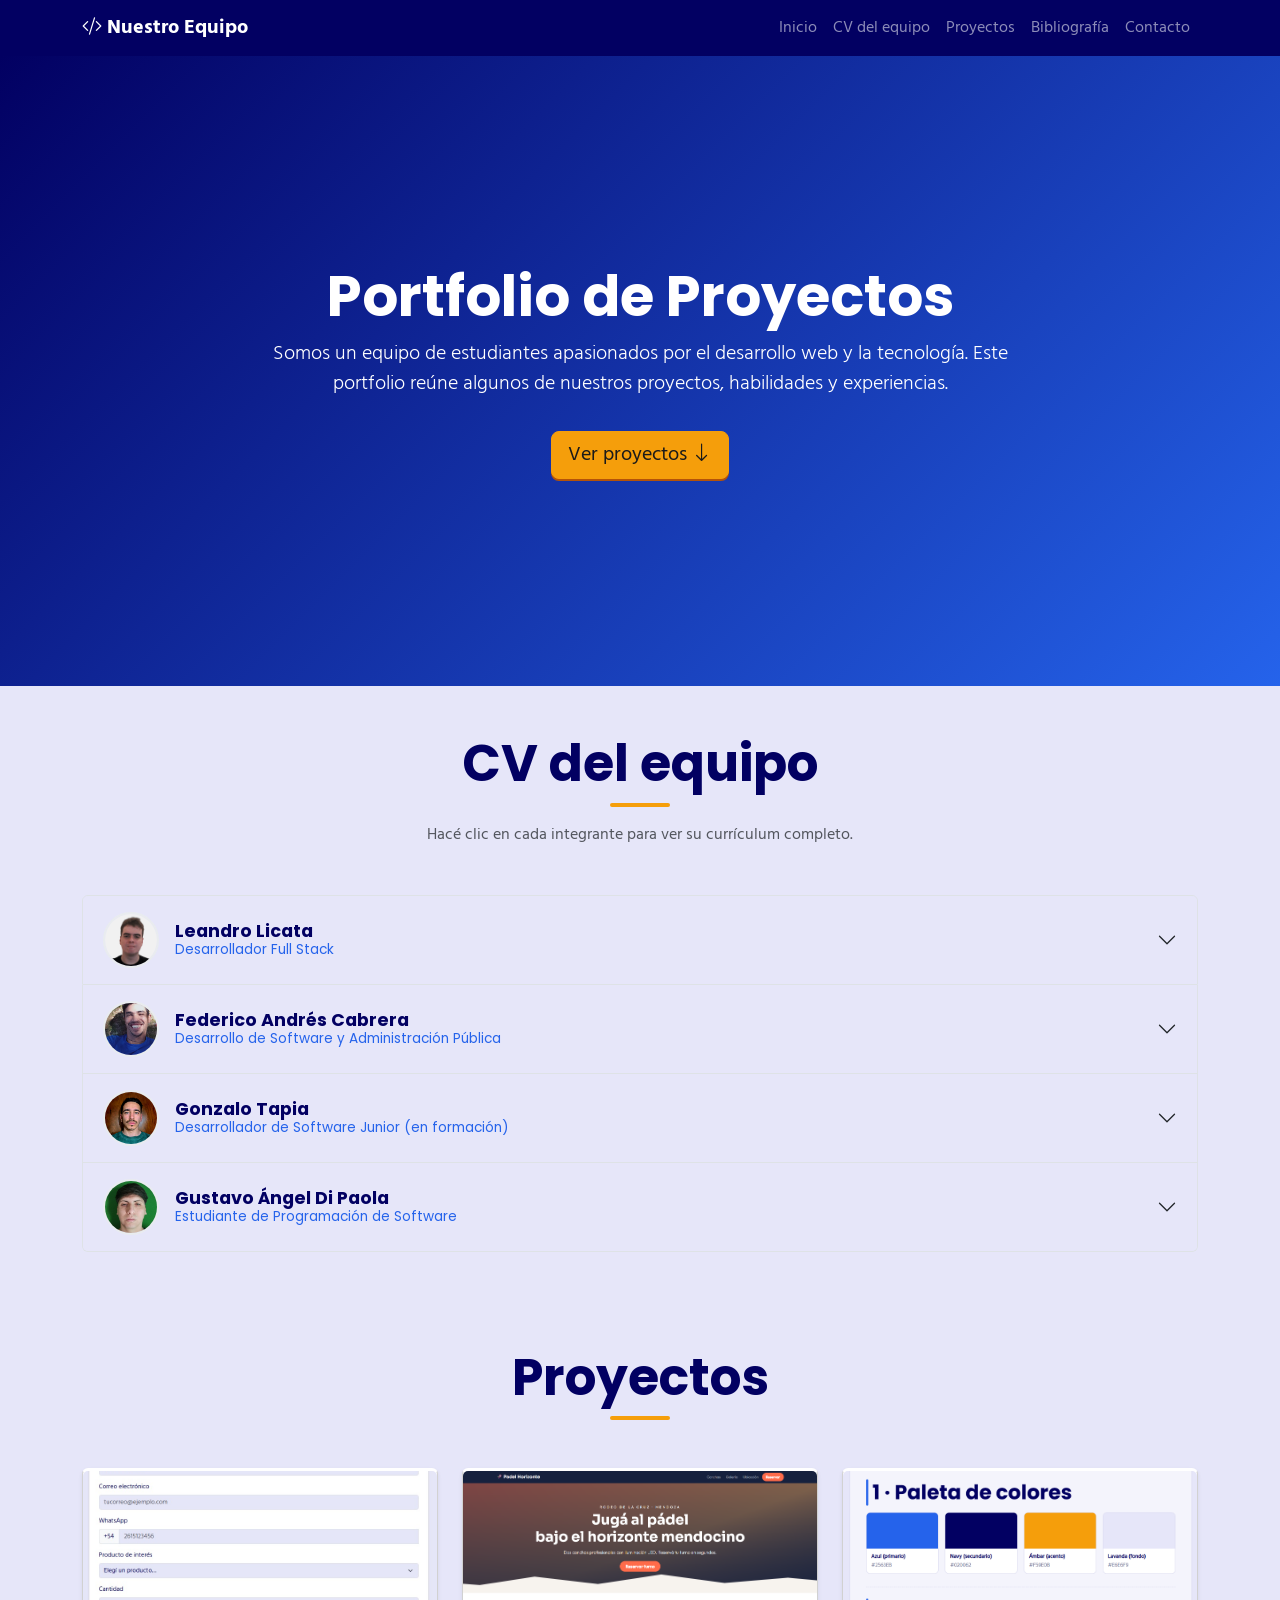
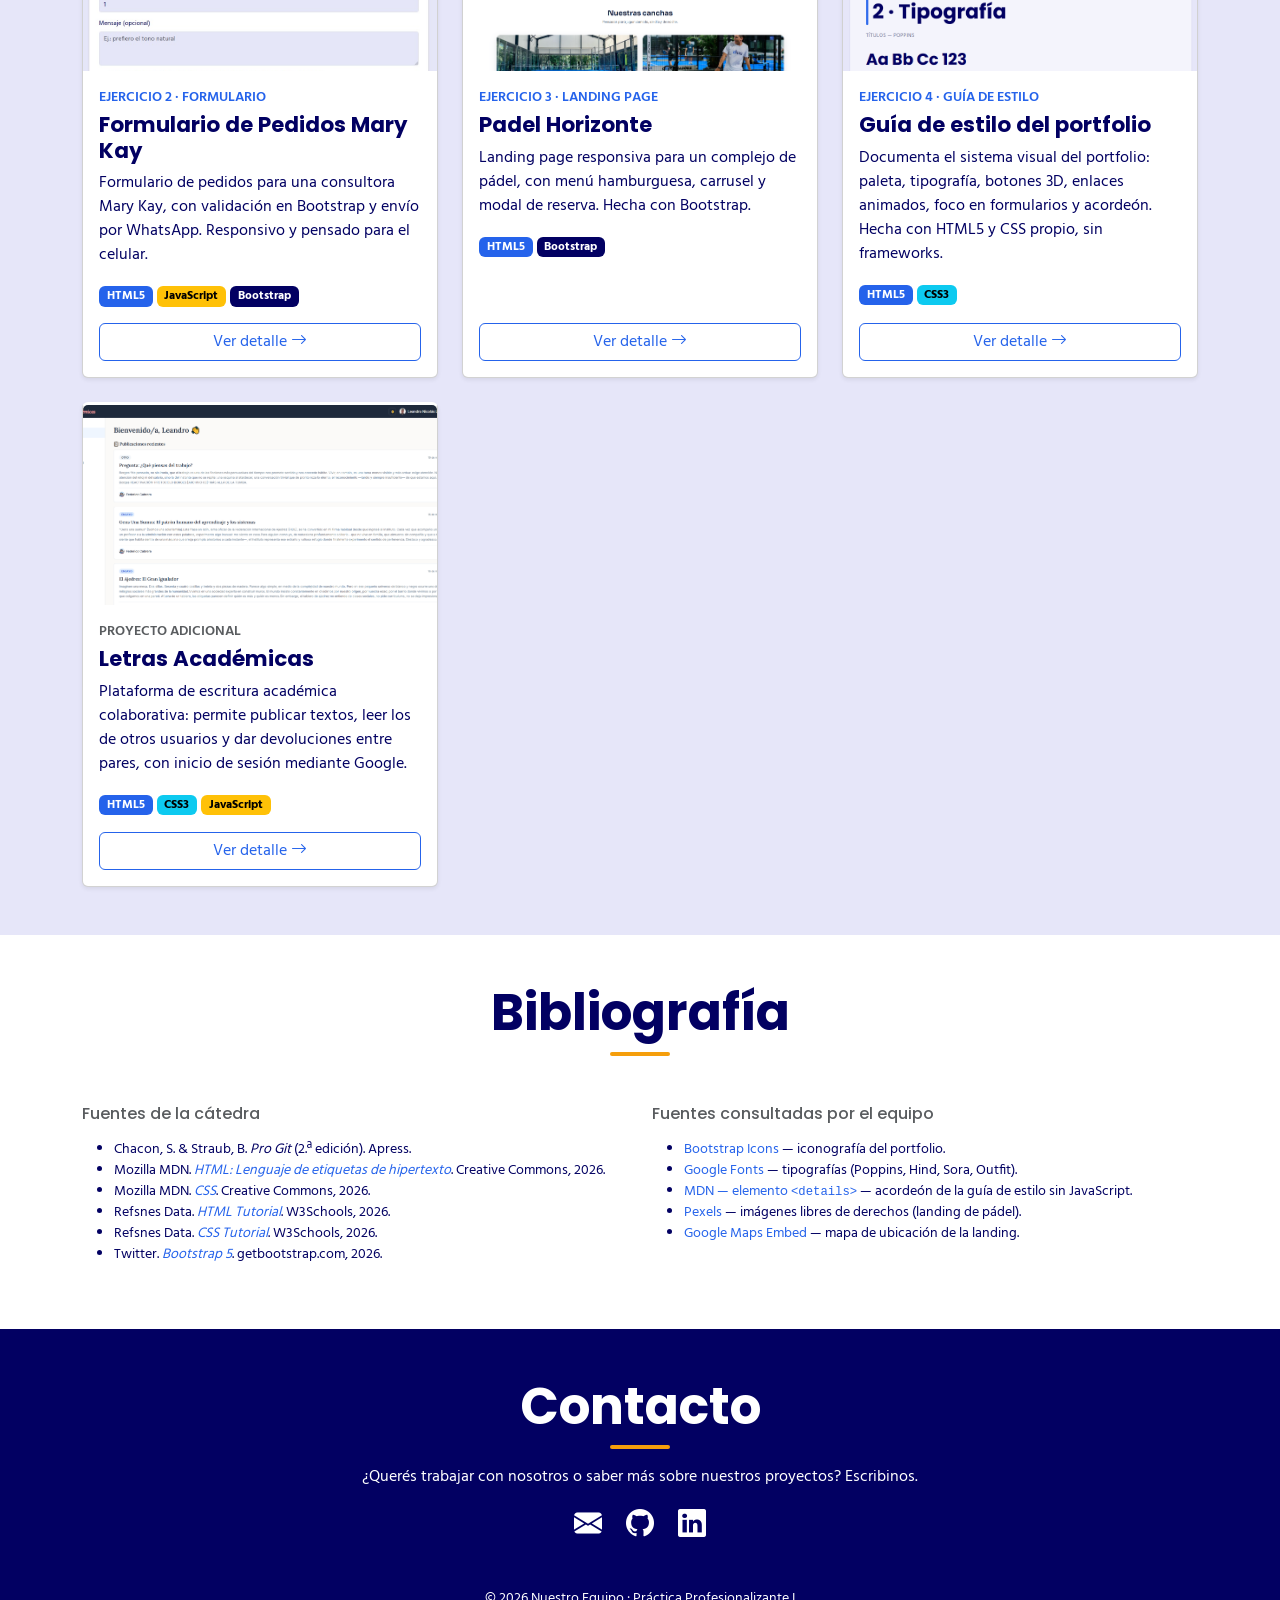
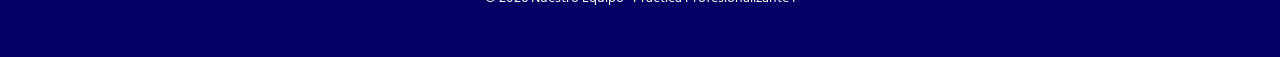
==== commit 06e9855f: "Usar captura real del formulario en vez del catalogo" ====
--- a/index.html
+++ b/index.html
@@ -819,7 +819,7 @@
           <div class="col-md-6 col-lg-4">
             <div class="card h-100 shadow-sm">
               <img
-                src="assets/img/marykay.png"
+                src="assets/img/captura-form.jpeg"
                 class="card-img-top"
                 alt="Captura del formulario Mary Kay"
               />
